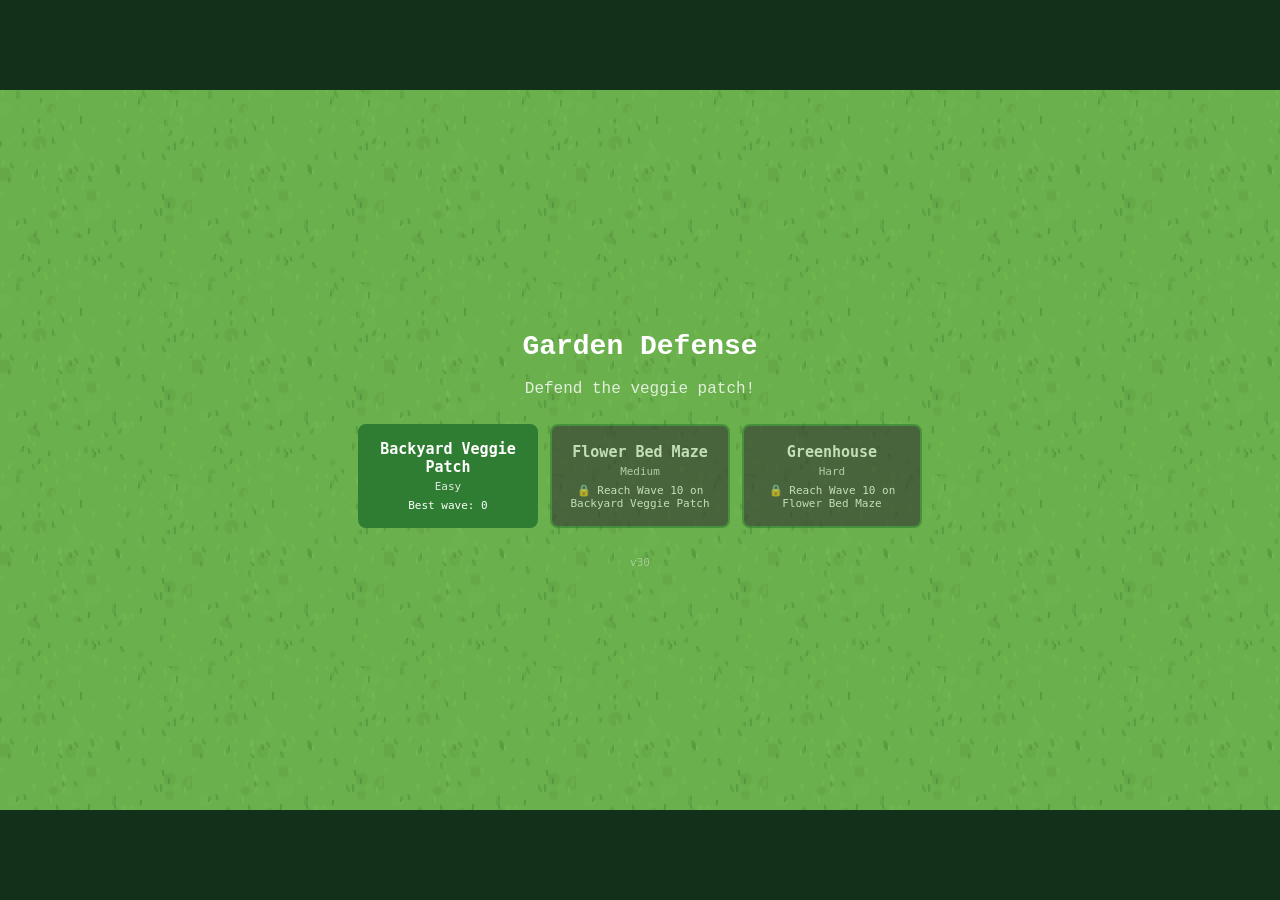
==== garden-guard/index.html @ 35fa777f "feat(garden-guard): Beehive tower + Aphid splitter (mechanics) Beehive ($100): fires a swarm of 2-3 " ====
<!DOCTYPE html>
<html lang="en">
<head>
<meta charset="utf-8">
<meta name="viewport" content="width=device-width, initial-scale=1, maximum-scale=1, user-scalable=no, viewport-fit=cover">
<meta name="theme-color" content="#3a7d3a">
<!-- iOS standalone (home-screen) web app: fill the screen, no Safari chrome -->
<meta name="apple-mobile-web-app-capable" content="yes">
<meta name="mobile-web-app-capable" content="yes">
<meta name="apple-mobile-web-app-status-bar-style" content="black-translucent">
<meta name="apple-mobile-web-app-title" content="Garden Defense">
<link rel="apple-touch-icon" href="./icon-192.png">
<title>Garden Defense</title>
<link rel="manifest" href="./manifest.json">
<style>
  * { box-sizing: border-box; margin: 0; padding: 0; -webkit-tap-highlight-color: transparent; }
  :root { --grass:#6ab04c; --dirt:#8a5a2b; --ink:#13301a; --leaf:#3a7d3a; --sky:#bfe3ff; }
  html, body { height: 100%; }
  body {
    font-family: 'Courier New', monospace;
    background: #13301a; color: #fff;
    display: flex; justify-content: center; align-items: center;
    overflow: hidden;
  }
  #stage {
    /* 100vw/100vh include the notch/home-indicator strip under viewport-fit=cover,
       so the stage spans the FULL physical screen and the canvas centers on it. */
    position: fixed; top: 0; left: 0;
    width: 100vw; height: 100vh;
    display: flex; justify-content: center; align-items: center;
  }
  canvas {
    image-rendering: pixelated;
    image-rendering: crisp-edges;
    background: #6ab04c;
  }
  .overlay {
    position: absolute; inset: 0;
    display: flex; flex-direction: column; justify-content: center; align-items: center;
    text-align: center; gap: 12px;
  }
  .hidden { display: none !important; }
</style>
</head>
<body>
<div id="stage">
  <canvas id="game" width="640" height="360"></canvas>
  <div id="mapSelect" class="overlay"><h1>Garden Defense</h1></div>
  <div id="gameOver" class="overlay hidden"></div>
</div>
<script>
  const canvas = document.getElementById('game');
  const ctx = canvas.getContext('2d');
  const IW = 640, IH = 360; // internal resolution (landscape 16:9)
  const VERSION = 'v30';    // bump alongside CACHE_NAME in sw.js on each release

  const START_CASH = 200;
  const START_HEARTS = 20;
  const UNLOCK_WAVE = 10;          // clear this wave to unlock the next map
  const WAVE_CLEAR_BONUS = 26;     // cash awarded when a wave is fully cleared
  const WAVE_COUNTDOWN_MS = 8000;  // auto-start the next wave after this idle countdown
  const EARLY_START_BONUS_PER_SEC = 2; // bonus cash per whole second skipped by tapping Start Wave early

  // Tower types. range/px, dmg, fireMs (cooldown), and per-tier stats.
  // tiers[i] gives {cost, dmg, range, fireMs} for tier i (0 = base buy).
  const TOWERS = {
    can:    { name: 'Watering Can',   short:'Can',     color: '#4aa3ff', proj: 'drop', img:'tower-can',
              tiers: [ {cost:60,  dmg:6,  range:90,  fireMs:600},
                       {cost:50,  dmg:11, range:102, fireMs:540},
                       {cost:90,  dmg:20, range:116, fireMs:480} ] },
    zapper: { name: 'Bug Zapper',     short:'Zapper',  color: '#ffe14a', proj: 'zap', img:'tower-zapper', aoe:34, slow:0.5, slowMs:900,
              tiers: [ {cost:90,  dmg:4,  range:88,  fireMs:1100},
                       {cost:80,  dmg:7,  range:98,  fireMs:1000},
                       {cost:130, dmg:12, range:108, fireMs:900} ] },
    sprink: { name: 'Sprinkler',      short:'Sprink',  color: '#4ad6c0', proj: 'splash', img:'tower-sprink', aoe:22,
              tiers: [ {cost:75,  dmg:3,  range:85,  fireMs:280},
                       {cost:70,  dmg:5,  range:94,  fireMs:250},
                       {cost:110, dmg:8,  range:104, fireMs:220} ] },
    scare:  { name: 'Scarecrow Sling', short:'Scare',  color: '#c98a3a', proj: 'pebble', img:'tower-scare',
              tiers: [ {cost:120, dmg:22, range:140, fireMs:1400},
                       {cost:110, dmg:38, range:155, fireMs:1300},
                       {cost:170, dmg:64, range:170, fireMs:1200} ] },
    // Beehive: fires a SWARM of homing bees that chase their target until they connect
    // (guaranteed hit). bees = how many per volley; modest per-bee dmg. Great vs fast pests.
    beehive:{ name: 'Beehive',        short:'Beehive', color: '#f2b705', proj: 'bee', img:'tower-beehive', bees: 2,
              tiers: [ {cost:100, dmg:5,  range:95,  fireMs:900,  bees:2},
                       {cost:90,  dmg:8,  range:105, fireMs:820,  bees:3},
                       {cost:140, dmg:13, range:118, fireMs:740,  bees:3} ] },
  };
  const TOWER_ORDER = ['can','zapper','sprink','scare','beehive'];
  const SELL_REFUND = 0.6; // fraction of total spent returned on sell

  // Pest types. hp/speed scale with wave elsewhere. hearts = cost if it leaks.
  const PESTS = {
    ant:   { name:'Ant',         hp:16,  speed:40, bounty:5,  hearts:1, color:'#8a3b2b', size:10, img:'pest-ant',    sprH:12 },
    beetle:{ name:'Beetle',      hp:52,  speed:24, bounty:12, hearts:2, color:'#2b3a8a', size:14, img:'pest-beetle', sprH:16 },
    lizard:{ name:'Lizard',      hp:11,  speed:82, bounty:6,  hearts:1, color:'#3a9d4a', size:12, img:'pest-lizard', sprH:14 },
    cat:   { name:'Caterpillar', hp:280, speed:20, bounty:60, hearts:5, color:'#b85ac0', size:20, img:'pest-cat',    sprH:24 },
    // Splitter: on death it spawns 2 'aphidling' children (less HP, faster) just behind
    // its death spot. Children don't re-split. Kill it early or get swarmed.
    aphid: { name:'Aphid',       hp:40,  speed:34, bounty:14, hearts:2, color:'#9fd14a', size:15, sprH:16, splits:2, childType:'aphidling' },
    aphidling:{ name:'Aphidling',hp:9,   speed:66, bounty:3,  hearts:1, color:'#c6e87a', size:9,  sprH:10 },
  };

  // Maps as data. path = ordered waypoints (internal px). plots = buildable centers.
  // diff = per-map HP/wave-size multiplier. Path length drives coverage difficulty
  // under free placement (longer, windier = more shoot time = easier).
  const MAPS = [
    // EASY: long, winding S — lots of grass beside it, generous shoot time.
    { id:'backyard', name:'Backyard Veggie Patch', difficulty:'Easy', diff: 1.0,
      path: [ {x:-20,y:80}, {x:150,y:80}, {x:150,y:210}, {x:60,y:210}, {x:60,y:290},
              {x:290,y:290}, {x:290,y:140}, {x:420,y:140}, {x:420,y:280}, {x:550,y:280},
              {x:550,y:110}, {x:660,y:110} ] },
    // MEDIUM: moderate length, a few bends.
    { id:'flowerbed', name:'Flower Bed Maze', difficulty:'Medium', diff: 1.2,
      path: [ {x:-20,y:70}, {x:430,y:70}, {x:430,y:230}, {x:150,y:230}, {x:150,y:290},
              {x:560,y:290}, {x:560,y:160}, {x:660,y:160} ] },
    // HARD: short, direct Z — minimal exposure, little room to line up towers.
    { id:'greenhouse', name:'Greenhouse', difficulty:'Hard', diff: 1.4,
      path: [ {x:-20,y:120}, {x:330,y:120}, {x:330,y:280}, {x:500,y:280},
              {x:500,y:90}, {x:660,y:90} ] },
  ];

  // ---- Sprite images ----
  const IMG = {};
  function loadImages(done) {
    const names = ['tower-can','tower-zapper','tower-sprink','tower-scare',
                   'pest-ant','pest-beetle','pest-lizard','pest-cat','veggie'];
    let left = names.length;
    names.forEach(n => {
      const im = new Image();
      im.onload = im.onerror = () => { if (--left === 0) done(); };
      im.src = './public/' + n + '.png';
      IMG[n] = im;
    });
  }

  // ---- Persistent meta (unlocks + best wave) ----
  const META_KEY = 'gardenGuardMeta_v1';

  function freshMeta() {
    return { unlocked: { backyard: true }, best: {} }; // best[mapId] = highest wave cleared
  }
  function loadMeta() {
    try {
      const raw = localStorage.getItem(META_KEY);
      if (!raw) return freshMeta();
      const m = JSON.parse(raw);
      return { unlocked: m.unlocked || { backyard:true }, best: m.best || {} };
    } catch (e) { return freshMeta(); }
  }
  function saveMeta() {
    try { localStorage.setItem(META_KEY, JSON.stringify(meta)); } catch (e) {}
  }

  let meta = loadMeta();

  // Scale the canvas element to the largest fit in the viewport,
  // preserving the 16:9 internal ratio. Drawing always happens in IW×IH space.
  const stage = document.getElementById('stage');
  function fitCanvas() {
    // Use the visual viewport (true visible area) as the source of truth — on iOS
    // 100vh/stage.clientHeight over-reports (includes area behind the browser UI),
    // which made the canvas taller than the screen and clipped/off-centered it.
    const vv = window.visualViewport;
    const vw = (vv && vv.width)  || window.innerWidth  || document.documentElement.clientWidth;
    const vh = (vv && vv.height) || window.innerHeight || document.documentElement.clientHeight;
    // Keep the #stage sized to the real visible viewport so fl* centering is correct.
    stage.style.width = vw + 'px';
    stage.style.height = vh + 'px';
    const scale = Math.min(vw / IW, vh / IH);
    canvas.style.width = Math.floor(IW * scale) + 'px';
    canvas.style.height = Math.floor(IH * scale) + 'px';
  }
  window.addEventListener('resize', fitCanvas);
  // Re-fit on rotate (with delayed passes — iOS reports the old size synchronously).
  window.addEventListener('orientationchange', () => { fitCanvas(); setTimeout(fitCanvas, 250); setTimeout(fitCanvas, 600); });
  if (window.visualViewport) window.visualViewport.addEventListener('resize', fitCanvas);
  // Standalone launch settles the viewport late — re-fit on load and a few beats after.
  window.addEventListener('load', () => { fitCanvas(); setTimeout(fitCanvas, 150); setTimeout(fitCanvas, 500); });
  document.addEventListener('visibilitychange', () => { if (!document.hidden) fitCanvas(); });
  fitCanvas();

  // ---- Path geometry helpers ----

  // Precompute cumulative segment lengths for a path so we can map dist→point.
  function buildPath(points) {
    const segs = [];
    let total = 0;
    for (let i = 0; i < points.length - 1; i++) {
      const a = points[i], b = points[i+1];
      const len = Math.hypot(b.x - a.x, b.y - a.y);
      segs.push({ a, b, len, start: total });
      total += len;
    }
    return { points, segs, total };
  }
  // Map a distance traveled to an {x,y} on the path. Clamps to the ends.
  function pointAt(path, dist) {
    if (dist <= 0) return { ...path.points[0] };
    if (dist >= path.total) return { ...path.points[path.points.length - 1] };
    for (const s of path.segs) {
      if (dist <= s.start + s.len) {
        const t = (dist - s.start) / s.len;
        return { x: s.a.x + (s.b.x - s.a.x) * t, y: s.a.y + (s.b.y - s.a.y) * t };
      }
    }
    return { ...path.points[path.points.length - 1] };
  }
  function dist2(ax, ay, bx, by) { const dx=ax-bx, dy=ay-by; return dx*dx+dy*dy; }

  // ---- Free-placement geometry ----
  const PATH_HALF_W = 13;        // path stroke is 26px wide → 13px half-width
  const TOWER_R = 12;            // tower footprint radius (for spacing + path clearance)
  const PATH_CLEAR = PATH_HALF_W + TOWER_R - 2;  // min center-to-path distance to place
  const TOWER_GAP = TOWER_R * 2 - 2;             // min center-to-center between towers

  // Shortest distance from point (px,py) to a line segment a→b.
  function distToSeg(px, py, a, b) {
    const dx = b.x - a.x, dy = b.y - a.y;
    const len2 = dx*dx + dy*dy;
    let t = len2 ? ((px - a.x) * dx + (py - a.y) * dy) / len2 : 0;
    t = Math.max(0, Math.min(1, t));
    return Math.hypot(px - (a.x + t*dx), py - (a.y + t*dy));
  }
  // Shortest distance from a point to the whole path polyline.
  function distToPath(px, py) {
    let best = Infinity;
    for (const s of game.path.segs) best = Math.min(best, distToSeg(px, py, s.a, s.b));
    return best;
  }
  // Can a tower be placed centered at (x,y)? Checks bounds, path clearance,
  // tower spacing. (Future obstacles: add their checks here.)
  function canPlace(x, y, ignoreTower) {
    if (x < TOWER_R || x > IW - TOWER_R) return false;      // playfield bounds (x)
    if (y < 24 + TOWER_R || y > IH - 40 - TOWER_R) return false; // clear HUD top strip + tower bar
    if (distToPath(x, y) < PATH_CLEAR) return false;        // off the path
    for (const d of game.decor) {                           // not on a tree/bush
      const clear = d.r + TOWER_R - 2;
      if (dist2(x, y, d.x, d.y) < clear*clear) return false;
    }
    for (const t of game.towers) {                          // not overlapping another tower
      if (t === ignoreTower) continue;
      if (dist2(x, y, t.x, t.y) < TOWER_GAP*TOWER_GAP) return false;
    }
    return true;
  }

  // ---- Terrain / path renderer ----

  // Texture is baked ONCE into offscreen canvases, then blitted each frame — never
  // speckle per-frame (thousands of draws/tick would tank the framerate).

  // A repeating grass tile: base green + a fine, even scatter of tiny blade marks.
  // Kept deliberately subtle (no big tonal blobs — those read as clumps on repeat).
  const GRASS_TILE = (() => {
    const T = 96, c = document.createElement('canvas'); c.width = c.height = T;
    const g = c.getContext('2d');
    g.fillStyle = '#6ab04c'; g.fillRect(0, 0, T, T);
    // very faint, small tone flecks for a touch of variation — low alpha, small radius
    for (let i = 0; i < 40; i++) {
      const lit = Math.random() < 0.5;
      g.fillStyle = lit ? 'rgba(120,186,88,0.18)' : 'rgba(78,132,56,0.16)';
      const x = Math.random()*T, y = Math.random()*T, r = 1.5 + Math.random()*2.5;
      g.beginPath(); g.arc(x, y, r, 0, Math.PI*2); g.fill();
    }
    // the main texture: lots of tiny blades, light + dark, evenly spread and low-contrast
    for (let i = 0; i < 150; i++) {
      const x = Math.random()*T, y = Math.random()*T;
      const lit = Math.random() < 0.55;
      g.strokeStyle = lit ? 'rgba(130,200,96,0.35)' : 'rgba(58,110,44,0.35)';
      g.lineWidth = 1;
      const lean = (Math.random()-0.5)*2;
      g.beginPath(); g.moveTo(x, y); g.lineTo(x + lean, y - (2 + Math.random()*2)); g.stroke();
    }
    return g.createPattern(c, 'repeat');
  })();

  // Bake the dirt path (with pebble/mottle texture) for a given path into a full-field
  // offscreen canvas. Path is fixed per game, so this runs once in newGame().
  function bakePathTexture(path) {
    const c = document.createElement('canvas'); c.width = IW; c.height = IH;
    const g = c.getContext('2d');
    // the dirt stroke itself
    g.strokeStyle = '#9a6a3a';
    g.lineWidth = 26; g.lineJoin = 'round'; g.lineCap = 'round';
    g.beginPath();
    path.points.forEach((p, i) => i ? g.lineTo(p.x, p.y) : g.moveTo(p.x, p.y));
    g.stroke();
    // a slightly darker edge: stroke again, thinner, with a subtle inner line for depth
    g.strokeStyle = 'rgba(120,82,44,0.55)'; g.lineWidth = 20;
    g.beginPath();
    path.points.forEach((p, i) => i ? g.lineTo(p.x, p.y) : g.moveTo(p.x, p.y));
    g.stroke();
    // pebbles: small dots placed within the path half-width (so they land on dirt,
    // not the grass), varied tone — this is the path's texture.
    for (const s of path.segs) {
      const steps = Math.max(2, Math.floor(s.len / 7));
      for (let i = 0; i < steps; i++) {
        const t = i / steps;
        const cx = s.a.x + (s.b.x - s.a.x) * t;
        const cy = s.a.y + (s.b.y - s.a.y) * t;
        // perpendicular offset within the path half-width
        const nx = -(s.b.y - s.a.y), ny = (s.b.x - s.a.x);
        const nl = Math.hypot(nx, ny) || 1;
        const off = (Math.random() - 0.5) * 2 * (PATH_HALF_W - 3);
        const px = cx + nx/nl * off, py = cy + ny/nl * off;
        const dark = Math.random() < 0.5;
        g.fillStyle = dark ? 'rgba(110,74,38,0.6)' : 'rgba(176,132,82,0.6)';
        const r = 0.8 + Math.random()*1.6;
        g.beginPath(); g.arc(px, py, r, 0, Math.PI*2); g.fill();
      }
    }
    return c;
  }

  function drawTerrain(path) {
    // grass: one patterned fill (texture baked into GRASS_TILE)
    ctx.fillStyle = GRASS_TILE;
    ctx.fillRect(0, 0, IW, IH);
    // dirt path: blit the pre-baked, textured path canvas
    if (game && game.pathTex) ctx.drawImage(game.pathTex, 0, 0);
    else {
      ctx.strokeStyle = '#9a6a3a';
      ctx.lineWidth = 26; ctx.lineJoin = 'round'; ctx.lineCap = 'round';
      ctx.beginPath();
      path.points.forEach((p, i) => i ? ctx.lineTo(p.x, p.y) : ctx.moveTo(p.x, p.y));
      ctx.stroke();
    }
    // veggie patch (goal) at path end
    const goal = path.points[path.points.length - 1];
    const veg = IMG['veggie'];
    if (veg && veg.width) {
      ctx.drawImage(veg, Math.round(goal.x - veg.width/2), Math.round(goal.y - veg.height + 12));
    } else {
      ctx.fillStyle = '#2e7d32';
      ctx.fillRect(goal.x - 24, goal.y - 24, 36, 48);
    }
  }

  // ---- Scenery renderer (canvas-drawn trees + bushes) ----
  function drawDecor(decor) {
    for (const d of decor) {
      // soft ground shadow for a touch of depth
      ctx.fillStyle = 'rgba(0,0,0,0.14)';
      ctx.beginPath();
      ctx.ellipse(d.x, d.y + d.r * 0.5, d.r * 1.1, d.r * 0.45, 0, 0, Math.PI*2);
      ctx.fill();
      if (d.kind === 'tree') {
        // trunk
        ctx.fillStyle = '#7a4a22';
        ctx.fillRect(Math.round(d.x - 3), Math.round(d.y), 6, Math.round(d.r * 0.8));
        // layered canopy (dark base → mid → highlight)
        const cy = d.y - d.r * 0.3;
        ctx.fillStyle = '#2f5d2a';
        ctx.beginPath(); ctx.arc(d.x, cy, d.r, 0, Math.PI*2); ctx.fill();
        ctx.fillStyle = '#3f7d36';
        ctx.beginPath(); ctx.arc(d.x - d.r*0.25, cy - d.r*0.2, d.r*0.75, 0, Math.PI*2); ctx.fill();
        ctx.fillStyle = '#56a046';
        ctx.beginPath(); ctx.arc(d.x - d.r*0.35, cy - d.r*0.35, d.r*0.4, 0, Math.PI*2); ctx.fill();
      } else {
        // bush: three overlapping blobs, lit from upper-left
        const b = d.r;
        ctx.fillStyle = '#35702e';
        ctx.beginPath(); ctx.arc(d.x - b*0.5, d.y, b*0.7, 0, Math.PI*2); ctx.fill();
        ctx.beginPath(); ctx.arc(d.x + b*0.5, d.y, b*0.7, 0, Math.PI*2); ctx.fill();
        ctx.beginPath(); ctx.arc(d.x, d.y - b*0.25, b*0.85, 0, Math.PI*2); ctx.fill();
        ctx.fillStyle = '#4e9440';
        ctx.beginPath(); ctx.arc(d.x - b*0.2, d.y - b*0.35, b*0.4, 0, Math.PI*2); ctx.fill();
      }
    }
  }

  // ---- Runtime state ----

  let game = null;
  let screen = 'mapSelect'; // 'mapSelect' | 'playing' | 'gameover'

  // ---- Scenery (trees + bushes) ----
  // Obstacle radii: the footprint a tower center must stay clear of.
  const TREE_R = 15, BUSH_R = 10;

  // Scatter random trees/bushes across the grass. Fresh per game (plain Math.random),
  // but frozen into game.decor so it's stable wave-to-wave. Rejects anything on the
  // path, on the veggie goal, under the HUD strips, or overlapping other scenery.
  function scatterDecor(path) {
    const decor = [];
    const goal = path.points[path.points.length - 1];
    const target = 8 + Math.floor(Math.random() * 7);   // aim for 8..14 pieces
    let tries = 0;
    while (decor.length < target && tries < 400) {
      tries++;
      const kind = Math.random() < 0.45 ? 'tree' : 'bush';
      const r = kind === 'tree' ? TREE_R : BUSH_R;
      const x = r + Math.random() * (IW - 2*r);
      const y = (24 + r) + Math.random() * ((IH - 40 - r) - (24 + r));
      if (distToPathPts(x, y, path) < PATH_HALF_W + r + 6) continue;  // keep off the path
      if (dist2(x, y, goal.x, goal.y) < 42*42) continue;              // clear the veggie goal
      let clash = false;
      for (const d of decor) {
        if (dist2(x, y, d.x, d.y) < (r + d.r + 4) * (r + d.r + 4)) { clash = true; break; }
      }
      if (clash) continue;
      decor.push({ x, y, kind, r });
    }
    return decor;
  }
  // Path-distance helper that takes an explicit path (used before game.path is set).
  function distToPathPts(px, py, path) {
    let best = Infinity;
    for (const s of path.segs) best = Math.min(best, distToSeg(px, py, s.a, s.b));
    return best;
  }

  function newGame(mapId) {
    const def = MAPS.find(m => m.id === mapId);
    const path = buildPath(def.path);
    game = {
      mapId, def,
      path,
      pathTex: bakePathTexture(path), // pre-rendered textured dirt path (baked once)
      decor: scatterDecor(path),  // frozen-per-game trees + bushes (placement obstacles)
      towers: [],       // free-placed {type, tier, x, y, cooldown}
      cash: START_CASH,
      hearts: START_HEARTS,
      wave: 0,
      waveActive: false,
      pests: [],        // {type, hp, maxHp, dist, speed, slowUntil}
      projectiles: [],  // {x,y, tx,ty, target, dmg, kind, aoe, slow, slowMs, speed}
      spawnQueue: [],   // pending {type, atMs} for the active wave
      elapsed: 0,       // ms since wave start, for spawn scheduling
      countdown: null,  // ms until the next wave auto-starts (null = no countdown running)
      selectedTowerType: null, // bottom-bar selection for placement
      selectedTower: null,     // placed tower whose popup is open
      ghost: null,             // {x,y} preview position while a tower type is selected
      paused: false,    // player-toggled freeze
      speed: 1,         // sim speed multiplier (1 or 2)
      wavePicker: null, // when open: the target wave being chosen in the jump picker
      pausedBeforePicker: false, // pause state to restore when the picker closes
    };
  }
  // Estimated cash a decent player would hold ARRIVING at the start of wave N
  // (i.e. having cleared N-1 waves). Calibrated to a real-run trajectory + a touch generous.
  function estCashForWave(N) {
    let c = START_CASH;
    for (let w = 1; w < N; w++) c += 70 + 16 * w;
    return c;
  }
  // Close the picker, restoring the pause state it had before opening.
  function closeWavePicker() {
    if (!game) return;
    game.wavePicker = null;
    game.paused = !!game.pausedBeforePicker;
  }
  // Jump straight to wave N: clean (full hearts), granting the estimated cash.
  function jumpToWave(N) {
    if (!game || game.waveActive) return;        // only between waves
    N = Math.max(1, Math.round(N));
    game.wave = N - 1;                            // startWave() increments to N
    game.cash = estCashForWave(N);
    game.countdown = null;                        // player decides when to start
    blip(880, 100);
    closeWavePicker();
  }
  // Arm the pre-wave countdown (on map start and after each wave clears).
  function armCountdown() { if (game) game.countdown = WAVE_COUNTDOWN_MS; }

  // ---- Tower economy + targeting helpers ----

  function towerBuyCost(type) { return TOWERS[type].tiers[0].cost; }
  function towerTierStats(t) { return TOWERS[t.type].tiers[t.tier]; }
  function upgradeCost(t) {
    const tiers = TOWERS[t.type].tiers;
    return t.tier + 1 < tiers.length ? tiers[t.tier + 1].cost : null; // null = maxed
  }
  function sellRefund(t) {
    const tiers = TOWERS[t.type].tiers;
    let spent = 0; for (let i = 0; i <= t.tier; i++) spent += tiers[i].cost;
    return Math.floor(spent * SELL_REFUND);
  }
  // Target the pest furthest along the path (closest to goal) within range.
  function pickTarget(tower) {
    const s = towerTierStats(tower);
    const r2 = s.range * s.range;
    let best = null;
    for (const p of game.pests) {
      const pt = pointAt(game.path, p.dist);
      if (dist2(pt.x, pt.y, tower.x, tower.y) <= r2) {
        if (!best || p.dist > best.dist) best = p;
      }
    }
    return best;
  }

  // ---- Placement + upgrade + sell ----

  let actx = null;
  function blip(freq, ms, type) {
    try {
      if (!actx) actx = new (window.AudioContext || window.webkitAudioContext)();
      const o = actx.createOscillator(), g = actx.createGain();
      o.type = type || 'square'; o.frequency.value = freq;
      g.gain.value = 0.05; o.connect(g); g.connect(actx.destination);
      o.start(); o.stop(actx.currentTime + ms/1000);
    } catch (e) {}
  }
  function placeTower(x, y, type) {
    if (game.cash < towerBuyCost(type) || !canPlace(x, y)) return false;
    game.cash -= towerBuyCost(type);
    game.towers.push({ type, tier: 0, x, y, cooldown: 0 });
    blip(660, 60);
    return true;
  }
  function upgradeTower(t) {
    const cost = upgradeCost(t);
    if (cost == null || game.cash < cost) return false;
    game.cash -= cost; t.tier += 1; blip(880, 80); return true;
  }
  function sellTower(t) {
    const i = game.towers.indexOf(t);
    if (i < 0) return;
    game.cash += sellRefund(t);
    game.towers.splice(i, 1);
  }

  // ---- Fixed-timestep loop ----

  const STEP = 1000 / 60; // fixed 60Hz update
  let acc = 0, last = 0;
  function frame(ts) {
    if (!last) last = ts;
    let delta = ts - last; last = ts;
    if (delta > 250) delta = 250; // avoid spiral after tab-away
    // Pause freezes the sim; speed (1x/2x) scales how much sim-time each real frame advances.
    const running = screen === 'playing' && game && !game.paused;
    acc += running ? delta * game.speed : 0;
    while (acc >= STEP) { if (running) update(STEP); acc -= STEP; }
    render();
    requestAnimationFrame(frame);
  }

  // ---- Wave composition + scaling ----

  // Per-map difficulty multiplier (pest HP). Set on each map in MAPS; defaults to 1.
  function mapDiff() { return (game && game.def && game.def.diff) || 1; }

  // HP grows per wave (steeper now) and scales by the map's difficulty; speed ramps a bit.
  // dist0 lets split children spawn partway along the path (at the parent's death spot).
  function scaledPest(type, n, dist0) {
    const base = PESTS[type];
    const hp = Math.round(base.hp * Math.pow(1.20, n - 1) * mapDiff());
    const speed = base.speed * (1 + Math.min(0.75, (n - 1) * 0.026));
    return { type, hp, maxHp: hp, dist: dist0 || 0, speed, slowUntil: 0 };
  }
  // Composition: counts grow with n (and a little with map difficulty); types are
  // interleaved round-robin so the stream is mixed; boss appended every 5th wave.
  function waveSpec(n) {
    const d = mapDiff();
    const bump = 1 + (d - 1) * 0.5;   // harder maps also send somewhat more pests
    const counts = {
      ant:    Math.round((3 + n) * bump),
      lizard: Math.floor(n * 0.85 * bump),
      beetle: Math.floor(n * 0.6  * bump),
      // Splitters arrive mid-game (wave 4+) and grow slowly — each one becomes 3 bodies.
      aphid:  n >= 4 ? Math.max(1, Math.round((n - 3) * 0.6 * bump)) : 0,
    };
    const order = ['ant', 'lizard', 'beetle', 'aphid'];
    const list = [];
    let remaining = counts.ant + counts.lizard + counts.beetle + counts.aphid;
    while (remaining > 0) {
      for (const t of order) {
        if (counts[t] > 0) { list.push(t); counts[t]--; remaining--; }
      }
    }
    if (n % 5 === 0) list.push('cat');
    return list;
  }

  // ---- Wave lifecycle + spawn scheduling ----

  const SPAWN_GAP = 650; // ms between spawns within a wave

  function startWave() {
    if (game.waveActive) return;
    // Early-start bonus: reward starting before the countdown runs out.
    if (game.countdown != null && game.countdown > 0) {
      const secsLeft = Math.ceil(game.countdown / 1000);
      game.cash += secsLeft * EARLY_START_BONUS_PER_SEC;
    }
    game.countdown = null;
    game.wave += 1;
    game.waveActive = true;
    game.elapsed = 0;
    const types = waveSpec(game.wave);
    game.spawnQueue = types.map((type, i) => ({ type, atMs: i * SPAWN_GAP }));
  }
  function leakPest(p) {
    blip(150, 140, 'sine');
    game.hearts -= PESTS[p.type].hearts;
    if (game.hearts <= 0) { game.hearts = 0; gameOver(); }
  }
  function onWaveCleared() {
    blip(990, 120);
    game.waveActive = false;
    game.cash += WAVE_CLEAR_BONUS;
    const prevBest = meta.best[game.mapId] || 0;
    if (game.wave > prevBest) { meta.best[game.mapId] = game.wave; saveMeta(); }
    if (game.wave >= UNLOCK_WAVE) unlockNext(game.mapId);
    armCountdown(); // start the breather before the next wave
  }
  function unlockNext(mapId) {
    const idx = MAPS.findIndex(m => m.id === mapId);
    const next = MAPS[idx + 1];
    if (next && !meta.unlocked[next.id]) { meta.unlocked[next.id] = true; saveMeta(); }
  }
  function gameOver() { screen = 'gameover'; if (typeof renderGameOver === 'function') renderGameOver(); }

  // ---- Firing + projectiles + damage ----

  function damagePest(p, dmg) {
    p.hp -= dmg;
    if (p.hp <= 0) { onPestKilled(p); }
  }
  function onPestKilled(p) {
    blip(440, 40, 'sawtooth');
    game.cash += PESTS[p.type].bounty;
    const i = game.pests.indexOf(p);
    if (i >= 0) game.pests.splice(i, 1);
    // Splitter: spawn children just BEHIND the death spot (so they don't skip ahead,
    // and sit outside any AoE blast that just landed). Children never re-split.
    const def = PESTS[p.type];
    if (def.splits && def.childType) {
      for (let k = 0; k < def.splits; k++) {
        const back = 10 + k * 8;                 // stagger them slightly along the path
        const d0 = Math.max(0, p.dist - back);
        game.pests.push(scaledPest(def.childType, game.wave, d0));
      }
    }
  }
  function fireTowers(dt) {
    for (const t of game.towers) {
      if (t.cooldown > 0) t.cooldown -= dt;   // tick toward ready; never below 0 (no negative debt)
      if (t.cooldown > 0) continue;            // still cooling down
      const target = pickTarget(t); if (!target) continue; // ready, but no one to shoot — hold fire, stay at 0
      const s = towerTierStats(t);
      const def = TOWERS[t.type];
      const pt = pointAt(game.path, target.dist);
      if (def.proj === 'bee') {
        // Beehive: launch a swarm of homing bees, fanned out from the hive. Each bee
        // chases its target (re-acquiring if it dies) until it connects or times out.
        const n = s.bees || def.bees || 2;
        for (let b = 0; b < n; b++) {
          const ang = Math.random() * Math.PI * 2, spread = 6 + Math.random() * 6;
          game.projectiles.push({
            x: t.x + Math.cos(ang) * spread, y: t.y + Math.sin(ang) * spread,
            tx: pt.x, ty: pt.y, target, kind: 'bee',
            dmg: s.dmg, aoe: 0, slow: 0, slowMs: 0,
            speed: 170 + Math.random() * 40,     // slight speed variance → organic swarm
            life: 2600,                          // ms before an orphaned bee gives up
          });
        }
      } else {
        game.projectiles.push({
          x: t.x, y: t.y, tx: pt.x, ty: pt.y, target,
          dmg: s.dmg, kind: def.proj, aoe: def.aoe || 0,
          slow: def.slow || 0, slowMs: def.slowMs || 0, speed: 320,
        });
      }
      t.cooldown = s.fireMs;                    // start a fresh cooldown from the shot
    }
  }
  // Nearest living pest to a point — bees use this to re-acquire when their target dies.
  function nearestPest(x, y) {
    let best = null, bd = Infinity;
    for (const p of game.pests) {
      const pt = pointAt(game.path, p.dist);
      const d = dist2(pt.x, pt.y, x, y);
      if (d < bd) { bd = d; best = p; }
    }
    return best;
  }
  function advanceProjectiles(dt) {
    const next = [];
    for (const pr of game.projectiles) {
      // Bees: age out, and chase a fresh target if the current one is gone.
      if (pr.kind === 'bee') {
        pr.life -= dt;
        if (pr.life <= 0) continue;                        // orphaned bee gives up
        if (!pr.target || !game.pests.includes(pr.target)) {
          pr.target = nearestPest(pr.x, pr.y);
          if (!pr.target) { next.push(pr); continue; }     // nothing to chase — drift, keep flying
        }
      }
      if (pr.target && game.pests.includes(pr.target)) {
        const pt = pointAt(game.path, pr.target.dist); pr.tx = pt.x; pr.ty = pt.y;
      }
      const dx = pr.tx - pr.x, dy = pr.ty - pr.y;
      const d = Math.hypot(dx, dy);
      const move = pr.speed * (dt / 1000);
      if (d <= move) {
        if (pr.aoe > 0) {
          for (const p of game.pests.slice()) {
            const ppt = pointAt(game.path, p.dist);
            if (dist2(ppt.x, ppt.y, pr.tx, pr.ty) <= pr.aoe * pr.aoe) {
              if (pr.slow) p.slowUntil = game.elapsed + pr.slowMs;
              damagePest(p, pr.dmg);
            }
          }
        } else if (pr.target && game.pests.includes(pr.target)) {
          if (pr.slow) pr.target.slowUntil = game.elapsed + pr.slowMs;
          damagePest(pr.target, pr.dmg);
        }
        // projectile consumed (not pushed to next)
      } else {
        pr.x += dx / d * move; pr.y += dy / d * move; next.push(pr);
      }
    }
    game.projectiles = next;
  }

  function update(dt) {
    // Pre-wave countdown: when no wave is active, tick down and auto-start at 0.
    if (!game.waveActive && game.countdown != null) {
      game.countdown -= dt;
      if (game.countdown <= 0) { game.countdown = null; startWave(); return; }
    }
    game.elapsed += dt;
    while (game.spawnQueue.length && game.spawnQueue[0].atMs <= game.elapsed) {
      const s = game.spawnQueue.shift();
      game.pests.push(scaledPest(s.type, game.wave));
    }
    for (const p of game.pests) {
      const slowed = p.slowUntil > game.elapsed ? 0.5 : 1;
      p.dist += p.speed * slowed * (dt / 1000);
    }
    const leaked = game.pests.filter(p => p.dist >= game.path.total);
    leaked.forEach(leakPest);
    if (screen !== 'playing') return;   // gameOver() fired — stop processing this frame
    game.pests = game.pests.filter(p => p.dist < game.path.total);
    fireTowers(dt);
    advanceProjectiles(dt);
    // Wave clears the instant the last pest is gone — any still-airborne projectiles
    // are orphaned (their target is dead) and can't affect anything, so don't wait on them.
    if (game.waveActive && !game.spawnQueue.length && !game.pests.length) onWaveCleared();
  }

  function hudHitRects() {
    const barY = IH - 40, gap = 8, x0 = 8;
    // Fit all tower buttons across the full width (shrinks as towers are added).
    const bw = Math.floor((IW - x0*2 - gap*(TOWER_ORDER.length - 1)) / TOWER_ORDER.length);
    const towers = TOWER_ORDER.map((id, i) => ({ id, x: x0 + i*(bw+gap), y: barY, w: bw, h: 34 }));
    const startWave = { x: IW - 138, y: 26, w: 128, h: 26 };
    // Menu sits in the PLAYFIELD just below the top strip (top-left). The top ~22px strip
    // is a dead tap zone in the standalone app (system UI swallows touches there), so a
    // button up there is unreachable — keep it below y26 where taps actually register.
    const menu = { x: 8, y: 26, w: 76, h: 26 };
    const menuHit = { x: 4, y: 24, w: 86, h: 32 };   // small forgiving margin
    // Pause + speed sit to the right of Menu, same tappable row.
    const pause = { x: 92,  y: 26, w: 40, h: 26 };
    const speed = { x: 136, y: 26, w: 40, h: 26 };
    // "Jump" wave button — in the live HUD row (easy to tap), to the right of speed.
    const waveBtn = { x: 184, y: 26, w: 92, h: 26 };
    return { towers, startWave, menu, menuHit, pause, speed, waveBtn };
  }

  // Centered wave-jump picker: − [N] + with Jump and Cancel buttons stacked below.
  function wavePickerRects() {
    const w = 230, h = 130, x = (IW - w) / 2, y = 60;
    return {
      box:    { x, y, w, h },
      minus:  { x: x + 16,     y: y + 28, w: 44, h: 36 },
      plus:   { x: x + w - 60, y: y + 28, w: 44, h: 36 },
      jump:   { x: x + 28,     y: y + 72, w: w - 56, h: 24 },
      cancel: { x: x + 28,     y: y + 100, w: w - 56, h: 22 },
    };
  }

  // Max tier-0 stat values across all towers, for normalizing the shop bars (0..1).
  const STAT_MAX = {
    dmg:   Math.max(...TOWER_ORDER.map(k => TOWERS[k].tiers[0].dmg)),
    range: Math.max(...TOWER_ORDER.map(k => TOWERS[k].tiers[0].range)),
    rate:  Math.max(...TOWER_ORDER.map(k => 1000 / TOWERS[k].tiers[0].fireMs)),
  };
  // Shop preview panel: shows the tapped (but not-yet-placed) tower's stats as bars.
  function drawShopStats() {
    const id = game.selectedTowerType;
    if (!id) return;
    const def = TOWERS[id], t0 = def.tiers[0];
    const rate = 1000 / t0.fireMs;
    const rows = [
      { label: 'PWR',   frac: t0.dmg / STAT_MAX.dmg,     col: '#ff7a5c' },
      { label: 'RANGE', frac: t0.range / STAT_MAX.range, col: '#7ec0ff' },
      { label: 'SPEED', frac: rate / STAT_MAX.rate,      col: '#ffe14a' },
    ];
    const w = 168, h = 70, pad = 8;
    const x = 8, y = (IH - 40) - h - 6; // sit just above the tower bar, left-aligned
    ctx.fillStyle = 'rgba(0,0,0,0.82)';
    ctx.fillRect(x, y, w, h);
    ctx.strokeStyle = def.color; ctx.lineWidth = 2; ctx.strokeRect(x+1, y+1, w-2, h-2);
    ctx.fillStyle = '#fff'; ctx.font = '11px monospace'; ctx.textBaseline = 'middle';
    ctx.fillText(def.name, x + pad, y + 11);
    const barX = x + pad + 42, barW = w - pad*2 - 42, rowH = 15;
    rows.forEach((r, i) => {
      const ry = y + 26 + i*rowH;
      ctx.fillStyle = '#bbb'; ctx.font = '9px monospace';
      ctx.fillText(r.label, x + pad, ry + 4);
      ctx.fillStyle = 'rgba(255,255,255,0.15)';
      ctx.fillRect(barX, ry, barW, 7);
      ctx.fillStyle = r.col;
      ctx.fillRect(barX, ry, barW * Math.max(0.06, Math.min(1, r.frac)), 7);
    });
  }

  // Crisp canvas-drawn icons (iOS renders ▶/⏸ unicode as full-color emoji — avoid those).
  // All draw in the current ctx.fillStyle; (cx,cy) is the icon center, s the box size.
  function drawPlayIcon(cx, cy, s) {
    const h = s, w = s * 0.85;
    ctx.beginPath();
    ctx.moveTo(cx - w/2, cy - h/2);
    ctx.lineTo(cx + w/2, cy);
    ctx.lineTo(cx - w/2, cy + h/2);
    ctx.closePath();
    ctx.fill();
  }
  function drawPauseIcon(cx, cy, s) {
    const bw = s * 0.28, gap = s * 0.22, h = s;
    ctx.fillRect(cx - gap/2 - bw, cy - h/2, bw, h);
    ctx.fillRect(cx + gap/2,      cy - h/2, bw, h);
  }
  // Canvas-drawn beehive (no sprite): a stacked-dome skep with stripes + entrance hole.
  function drawBeehive(cx, cy, scale) {
    scale = scale || 1;
    const w = 20 * scale, h = 18 * scale;
    ctx.save();
    ctx.translate(cx, cy);
    // dome bands (bottom-up), light gold → darker gold
    const bands = 4;
    for (let i = 0; i < bands; i++) {
      const by = h/2 - (i+1) * (h/bands);
      const bw = w * (1 - i*0.16);
      ctx.fillStyle = i % 2 ? '#e0a200' : '#f2b705';
      ctx.beginPath();
      ctx.ellipse(0, by + (h/bands)/2, bw/2, (h/bands)/2 + 1, 0, 0, Math.PI*2);
      ctx.fill();
    }
    // entrance hole
    ctx.fillStyle = '#5a3d00';
    ctx.beginPath(); ctx.ellipse(0, h/2 - h/bands*0.5, 2.2*scale, 2.6*scale, 0, 0, Math.PI*2); ctx.fill();
    ctx.restore();
  }

  function drawHUD() {
    const hud = hudHitRects();
    // top strip
    ctx.fillStyle = 'rgba(0,0,0,0.35)';
    ctx.fillRect(0, 0, IW, 22);
    ctx.fillStyle = '#fff'; ctx.font = '12px monospace'; ctx.textBaseline = 'middle';
    ctx.fillText('♥ ' + game.hearts, 8, 11);
    ctx.fillText('$ ' + game.cash, 90, 11);
    ctx.fillText('Wave ' + game.wave, 180, 11);
    if (game.def) ctx.fillText(game.def.name, 290, 11);
    // version tag, right-aligned in the header
    ctx.textAlign = 'right'; ctx.fillStyle = 'rgba(255,255,255,0.5)';
    ctx.fillText(VERSION, IW - 8, 11);
    ctx.textAlign = 'left'; ctx.fillStyle = '#fff';

    // Menu button (return to map select) — in the playfield just below the top strip
    const mb = hud.menu;
    ctx.fillStyle = '#2e7d32';
    ctx.fillRect(mb.x, mb.y, mb.w, mb.h);
    ctx.fillStyle = '#fff'; ctx.font = '12px monospace';
    ctx.fillText('☰ Menu', mb.x + 9, mb.y + mb.h/2);

    // Pause / resume toggle
    const pb = hud.pause;
    ctx.fillStyle = game.paused ? '#b5532e' : '#2e7d32';
    ctx.fillRect(pb.x, pb.y, pb.w, pb.h);
    ctx.fillStyle = '#fff';
    if (game.paused) drawPlayIcon(pb.x + pb.w/2, pb.y + pb.h/2, 11);
    else             drawPauseIcon(pb.x + pb.w/2, pb.y + pb.h/2, 11);

    // Speed toggle (1x / 2x)
    const sb = hud.speed;
    ctx.fillStyle = game.speed === 2 ? '#c49a1f' : '#2e7d32';
    ctx.fillRect(sb.x, sb.y, sb.w, sb.h);
    ctx.fillStyle = '#fff';
    ctx.fillText(game.speed + 'x', sb.x + sb.w/2 - 8, sb.y + sb.h/2);

    // Wave-jump button (disabled-looking while a wave is active)
    const wb = hud.waveBtn;
    const canJump = !game.waveActive;
    ctx.fillStyle = canJump ? '#3a5f8a' : 'rgba(0,0,0,0.3)';
    ctx.fillRect(wb.x, wb.y, wb.w, wb.h);
    ctx.fillStyle = canJump ? '#fff' : '#888'; ctx.font = '11px monospace';
    ctx.fillText('Jump Wave', wb.x + 8, wb.y + wb.h/2);

    // small "PAUSED" label to the right of the wave button (game stays interactive)
    if (game.paused) {
      ctx.fillStyle = '#fff'; ctx.font = '12px monospace';
      drawPauseIcon(wb.x + wb.w + 15, wb.y + wb.h/2, 10);
      ctx.fillText('PAUSED', wb.x + wb.w + 24, wb.y + wb.h/2);
    }

    // bottom tower bar
    hud.towers.forEach(tb => {
      const id = tb.id;
      const cost = towerBuyCost(id);
      const affordable = game.cash >= cost;
      const selected = game.selectedTowerType === id;
      ctx.fillStyle = selected ? '#2e7d32' : (affordable ? 'rgba(0,0,0,0.5)' : 'rgba(0,0,0,0.25)');
      ctx.fillRect(tb.x, tb.y, tb.w, tb.h);
      // tower icon (sprite) over a faint color backing; greyed/dimmed when unaffordable
      ctx.fillStyle = affordable ? 'rgba(255,255,255,0.10)' : 'rgba(0,0,0,0.15)';
      ctx.fillRect(tb.x + 3, tb.y + 4, 26, 26);
      const im = IMG[TOWERS[id].img];
      if (im && im.width) {
        ctx.globalAlpha = affordable ? 1 : 0.4;
        ctx.drawImage(im, tb.x + 4, tb.y + 5);   // 24x24 sprite
        ctx.globalAlpha = 1;
      } else if (id === 'beehive') {              // canvas-drawn beehive icon
        ctx.globalAlpha = affordable ? 1 : 0.4;
        drawBeehive(tb.x + 16, tb.y + 17, 0.9);
        ctx.globalAlpha = 1;
      } else {                                    // fallback color box if sprite missing
        ctx.fillStyle = affordable ? TOWERS[id].color : '#777';
        ctx.fillRect(tb.x + 4, tb.y + 7, 20, 20);
      }
      ctx.fillStyle = affordable ? '#fff' : '#999';
      ctx.font = '10px monospace';
      ctx.fillText(TOWERS[id].short || TOWERS[id].name, tb.x + 32, tb.y + 12);
      ctx.fillText('$' + cost, tb.x + 32, tb.y + 25);
      ctx.font = '12px monospace';
    });

    // Start Wave button when idle, with the auto-start countdown
    if (!game.waveActive) {
      const b = hud.startWave;
      const secs = game.countdown != null ? Math.ceil(game.countdown / 1000) : null;
      // urgent (red-ish) in the last 3s so it draws the eye
      ctx.fillStyle = (secs != null && secs <= 3) ? '#b5532e' : '#2e7d32';
      ctx.fillRect(b.x, b.y, b.w, b.h);
      // countdown progress fill (drains left→right as time runs out)
      if (secs != null) {
        const frac = Math.max(0, Math.min(1, game.countdown / WAVE_COUNTDOWN_MS));
        ctx.fillStyle = 'rgba(255,255,255,0.18)';
        ctx.fillRect(b.x, b.y, b.w * frac, b.h);
      }
      ctx.fillStyle = '#fff';
      drawPlayIcon(b.x + 13, b.y + b.h/2, 9);
      const label = secs != null ? ('Start  ' + secs + 's') : 'Start Wave';
      ctx.fillText(label, b.x + 22, b.y + b.h/2);
    }
  }

  // ---- Tap input ----

  function canvasPoint(evt) {
    const rect = canvas.getBoundingClientRect();
    if (!rect.width || !rect.height) return { x: -1, y: -1 };  // not laid out — treat as a miss
    const cx = (evt.touches ? evt.touches[0].clientX : evt.clientX) - rect.left;
    const cy = (evt.touches ? evt.touches[0].clientY : evt.clientY) - rect.top;
    return { x: cx / rect.width * IW, y: cy / rect.height * IH };
  }
  function inRect(p, r) { return p.x>=r.x && p.x<=r.x+r.w && p.y>=r.y && p.y<=r.y+r.h; }

  function popupHitRects(tw) {
    const w = 140, h = 96;
    // Prefer placing to the right of the tower; flip left if it'd run off the edge.
    let x = tw.x + 16;
    if (x + w > IW - 4) x = tw.x - 16 - w;
    x = Math.max(4, Math.min(IW - w - 4, x));
    const barTop = IH - 40;                          // tower bar top (matches hudHitRects)
    const y = Math.min(barTop - h - 4, Math.max(24, tw.y - h/2));
    const bw = (w - 18) / 2;                          // two side-by-side buttons
    return {
      box:    { x, y, w, h },
      upgrade:{ x: x+6,      y: y+h-26, w: bw, h: 20 },
      sell:   { x: x+12+bw,  y: y+h-26, w: bw, h: 20 },
    };
  }
  function drawPopup() {
    if (!game.selectedTower) return;
    const t = game.selectedTower, r = popupHitRects(t), b = r.box;
    const def = TOWERS[t.type], s = towerTierStats(t);
    const rate = 1000 / s.fireMs;

    // panel
    ctx.fillStyle = 'rgba(0,0,0,0.82)'; ctx.fillRect(b.x, b.y, b.w, b.h);
    ctx.strokeStyle = def.color; ctx.lineWidth = 2; ctx.strokeRect(b.x+1, b.y+1, b.w-2, b.h-2);

    // title: name + current tier
    ctx.fillStyle = '#fff'; ctx.font = '11px monospace'; ctx.textBaseline = 'middle';
    ctx.fillText(def.name, b.x + 8, b.y + 11);
    ctx.fillStyle = '#ffe14a'; ctx.font = '9px monospace';
    ctx.fillText('Lv ' + (t.tier + 1), b.x + b.w - 30, b.y + 11);

    // current-tier stat bars (PWR / RANGE / SPEED), normalized across all towers
    const rows = [
      { label:'PWR',   frac: s.dmg / STAT_MAX.dmg,     col:'#ff7a5c' },
      { label:'RANGE', frac: s.range / STAT_MAX.range, col:'#7ec0ff' },
      { label:'SPEED', frac: rate / STAT_MAX.rate,     col:'#ffe14a' },
    ];
    const barX = b.x + 48, barW = b.w - 8 - 48, rowH = 13;
    ctx.font = '9px monospace';
    rows.forEach((row, i) => {
      const ry = b.y + 24 + i*rowH;
      ctx.fillStyle = '#bbb'; ctx.fillText(row.label, b.x + 8, ry + 4);
      ctx.fillStyle = 'rgba(255,255,255,0.15)'; ctx.fillRect(barX, ry, barW, 6);
      ctx.fillStyle = row.col; ctx.fillRect(barX, ry, barW * Math.max(0.06, Math.min(1, row.frac)), 6);
    });

    // ---- Upgrade button (green, ▲ + cost) ----
    const up = upgradeCost(t);
    const maxed = up == null;
    const canAfford = !maxed && game.cash >= up;     // live-updates each frame as cash changes
    ctx.fillStyle = maxed ? '#555' : (canAfford ? '#2e7d32' : '#26432a');
    ctx.fillRect(r.upgrade.x, r.upgrade.y, r.upgrade.w, r.upgrade.h);
    ctx.fillStyle = maxed ? '#aaa' : (canAfford ? '#fff' : '#6f8a72');
    ctx.font = '10px monospace';
    ctx.fillText(maxed ? 'MAX' : ('▲ $' + up), r.upgrade.x + 6, r.upgrade.y + 11);

    // ---- Sell button (red, $ + refund) ----
    ctx.fillStyle = '#8a3b2b'; ctx.fillRect(r.sell.x, r.sell.y, r.sell.w, r.sell.h);
    ctx.fillStyle = '#fff';
    ctx.fillText('$ ' + sellRefund(t), r.sell.x + 6, r.sell.y + 11);
  }

  let dragging = false;  // true while press-and-dragging a ghost into place

  // Pointer DOWN: handle UI, or begin placing/selecting on the field.
  function onDown(evt) {
    evt.preventDefault();
    if (screen !== 'playing') return;   // map select & game over use DOM overlays
    const p = canvasPoint(evt);
    const hud = hudHitRects();
    dragging = false;

    // (0) wave-jump picker is modal: only its own buttons act; taps elsewhere are ignored
    //     (no tap-outside-to-cancel, to avoid accidental dismissal).
    if (game.wavePicker != null) {
      const pk = wavePickerRects();
      if (inRect(p, pk.minus))  { game.wavePicker = Math.max(1, game.wavePicker - 1); return; }
      if (inRect(p, pk.plus))   { game.wavePicker = game.wavePicker + 1; return; }
      if (inRect(p, pk.jump))   { jumpToWave(game.wavePicker); return; }
      if (inRect(p, pk.cancel)) { closeWavePicker(); return; }
      return;  // swallow taps outside the modal
    }

    // (a) HUD buttons
    if (inRect(p, hud.menuHit)) { showMapSelect(); return; }
    if (inRect(p, hud.pause))   { game.paused = !game.paused; return; }
    if (inRect(p, hud.speed))   { game.speed = game.speed === 2 ? 1 : 2; return; }
    // Jump-Wave button → open the jump picker (pauses while choosing)
    if (inRect(p, hud.waveBtn)) {
      if (!game.waveActive) {
        game.wavePicker = Math.max(1, game.wave + 1);
        game.pausedBeforePicker = game.paused;  // remember, so we don't un-pause a manual pause
        game.paused = true;
      }
      return;
    }
    if (!game.waveActive && inRect(p, hud.startWave)) { startWave(); return; }
    for (const tb of hud.towers) {
      if (inRect(p, tb)) {
        game.selectedTowerType = (game.selectedTowerType === tb.id) ? null : tb.id;
        game.selectedTower = null; game.ghost = null;
        return;
      }
    }
    // (b) open popup's Upgrade/Sell buttons
    if (game.selectedTower) {
      const pop = popupHitRects(game.selectedTower);
      if (inRect(p, pop.upgrade)) { upgradeTower(game.selectedTower); return; }
      if (inRect(p, pop.sell))    { sellTower(game.selectedTower); game.selectedTower = null; return; }
    }
    // (c) a tower type is armed → begin a drag: ghost follows the pointer, placed on release
    if (game.selectedTowerType) {
      dragging = true;
      game.ghost = { x: p.x, y: p.y };
      return;
    }
    // (d) tapped an existing tower → open its popup
    let hitTower = null, bestD = TOWER_R*TOWER_R;
    for (const t of game.towers) {
      const d = dist2(p.x, p.y, t.x, t.y);
      if (d < bestD) { bestD = d; hitTower = t; }
    }
    if (hitTower) { game.selectedTower = hitTower; return; }
    // (e) empty space clears selection/popup
    game.selectedTower = null; game.ghost = null;
  }

  // Pointer MOVE: while dragging, the ghost follows (render shows live validity).
  function onMove(evt) {
    if (!dragging || !game || !game.selectedTowerType) return;
    evt.preventDefault();
    const p = canvasPoint(evt);
    game.ghost = { x: p.x, y: p.y };
  }

  // Pointer UP: drop the tower at the ghost position (place if valid+affordable).
  function onUp(evt) {
    if (!dragging) return;
    evt.preventDefault();
    dragging = false;
    if (!game || !game.selectedTowerType || !game.ghost) return;
    const g = game.ghost;
    if (placeTower(g.x, g.y, game.selectedTowerType)) {
      game.selectedTowerType = null;  // placed — disarm
    } else {
      blip(180, 90, 'sine');   // invalid spot / can't afford — soft reject, stay armed
    }
    game.ghost = null;  // clear the preview on release either way
  }

  canvas.addEventListener('mousedown', onDown);
  canvas.addEventListener('mousemove', onMove);
  window.addEventListener('mouseup', onUp);   // catch release even outside the canvas
  canvas.addEventListener('touchstart', onDown, { passive: false });
  canvas.addEventListener('touchmove',  onMove, { passive: false });
  canvas.addEventListener('touchend',   onUp,   { passive: false });

  function render() {
    if (screen !== 'playing' || !game) {
      // Not in play: paint the textured grass so the map-select / game-over
      // overlays (transparent DOM) sit on the same lawn as the game, not flat green.
      ctx.fillStyle = '#6ab04c'; ctx.fillRect(0, 0, IW, IH);
      ctx.fillStyle = GRASS_TILE; ctx.fillRect(0, 0, IW, IH);
      return;
    }
    drawTerrain(game.path);
    drawDecor(game.decor);   // trees + bushes sit on the grass, under towers/pests
    for (const p of game.pests) {
      const def = PESTS[p.type];
      const pt = pointAt(game.path, p.dist);
      const im = IMG[def.img];
      let drawH = def.sprH || def.size;
      if (im && im.width) {
        const fw = im.width / 2;                       // 2-frame walk strip
        const frame = Math.floor(p.dist / 8) % 2;      // wiggle by distance traveled
        drawH = im.height;
        ctx.drawImage(im, frame*fw, 0, fw, im.height, Math.round(pt.x - fw/2), Math.round(pt.y - im.height/2), fw, im.height);
      } else {
        // No sprite (aphids): draw a little rounded body with a darker rim + top highlight,
        // plus two tiny antennae so it reads as a bug, not a plain dot.
        const r = def.size / 2;
        const wob = Math.sin(p.dist / 5) * 1.2;          // subtle waddle
        ctx.fillStyle = 'rgba(0,0,0,0.18)';              // ground shadow
        ctx.beginPath(); ctx.ellipse(pt.x, pt.y + r*0.7, r*0.95, r*0.4, 0, 0, Math.PI*2); ctx.fill();
        ctx.strokeStyle = 'rgba(0,0,0,0.35)'; ctx.lineWidth = 1;
        ctx.beginPath(); ctx.moveTo(pt.x - r*0.3, pt.y - r); ctx.lineTo(pt.x - r*0.6, pt.y - r*1.5); ctx.stroke();
        ctx.beginPath(); ctx.moveTo(pt.x + r*0.3, pt.y - r); ctx.lineTo(pt.x + r*0.6, pt.y - r*1.5); ctx.stroke();
        ctx.fillStyle = def.color;
        ctx.beginPath(); ctx.arc(pt.x + wob, pt.y, r, 0, Math.PI*2); ctx.fill();
        ctx.fillStyle = 'rgba(255,255,255,0.35)';        // top-left highlight
        ctx.beginPath(); ctx.arc(pt.x + wob - r*0.3, pt.y - r*0.3, r*0.35, 0, Math.PI*2); ctx.fill();
      }
      // health bar — thin, above the pest, only once it has taken damage
      if (p.hp < p.maxHp) {
        const frac = Math.max(0, p.hp / p.maxHp);
        const bw = Math.max(14, drawH);               // wider bar for bigger pests
        const bx = Math.round(pt.x - bw / 2), by = Math.round(pt.y - drawH / 2 - 6);
        ctx.fillStyle = 'rgba(0,0,0,0.7)';            // backing + 1px outline
        ctx.fillRect(bx - 1, by - 1, bw + 2, 5);
        ctx.fillStyle = frac > 0.5 ? '#5ad15a' : frac > 0.25 ? '#ffe14a' : '#e8503a';
        ctx.fillRect(bx, by, Math.round(bw * frac), 3);
      }
    }
    for (const t of game.towers) {
      const im = IMG[TOWERS[t.type].img];
      if (im && im.width) {
        ctx.drawImage(im, Math.round(t.x - im.width/2), Math.round(t.y - im.height/2 - 2));
        if (t.tier > 0) {                              // tier pips below the tower
          for (let i = 0; i < t.tier; i++) {
            ctx.fillStyle = '#ffe14a';
            ctx.fillRect(t.x - 6 + i*6, t.y + 11, 4, 4);
          }
        }
      } else if (t.type === 'beehive') {
        drawBeehive(t.x, t.y, 1 + t.tier * 0.12);
        if (t.tier > 0) {
          for (let i = 0; i < t.tier; i++) {
            ctx.fillStyle = '#ffe14a';
            ctx.fillRect(t.x - 6 + i*6, t.y + 11, 4, 4);
          }
        }
      } else {
        ctx.fillStyle = TOWERS[t.type].color;
        const s = 18 + t.tier * 2;
        ctx.fillRect(t.x - s/2, t.y - s/2, s, s);
      }
    }
    for (const pr of game.projectiles) {
      if (pr.kind === 'bee') {
        // little buzzing bee: yellow body + dark stripe + faint wing flicker
        const bw = (Math.floor(game.elapsed / 40) % 2) ? 1 : -1;  // wing-beat flicker
        ctx.fillStyle = 'rgba(255,255,255,0.5)';
        ctx.beginPath(); ctx.ellipse(pr.x, pr.y - 1, 3, 1.5, 0, 0, Math.PI*2); ctx.fill(); // wings
        ctx.fillStyle = '#f2b705';
        ctx.beginPath(); ctx.arc(pr.x, pr.y, 2.4, 0, Math.PI*2); ctx.fill();
        ctx.fillStyle = '#3a2a00';
        ctx.fillRect(pr.x - 0.6 + bw*0.3, pr.y - 2.4, 1.2, 4.8);   // stripe
      } else {
        ctx.fillStyle = '#fff';
        ctx.beginPath(); ctx.arc(pr.x, pr.y, 3, 0, Math.PI*2); ctx.fill();
      }
    }
    // selected (placed) tower's range ring
    if (game.selectedTower) {
      const t = game.selectedTower, s = towerTierStats(t);
      ctx.strokeStyle = 'rgba(255,255,255,0.5)';
      ctx.beginPath(); ctx.arc(t.x, t.y, s.range, 0, Math.PI*2); ctx.stroke();
    }
    // placement ghost: translucent tower + range ring, green=valid / red=blocked
    if (game.selectedTowerType && game.ghost) {
      const g = game.ghost, type = game.selectedTowerType;
      const ok = canPlace(g.x, g.y) && game.cash >= towerBuyCost(type);
      const tint = ok ? 'rgba(90,209,90,0.9)' : 'rgba(232,80,58,0.9)';
      const s0 = TOWERS[type].tiers[0];
      ctx.strokeStyle = tint; ctx.lineWidth = 2;
      ctx.beginPath(); ctx.arc(g.x, g.y, s0.range, 0, Math.PI*2); ctx.stroke();
      const im = IMG[TOWERS[type].img];
      if (im && im.width) {
        ctx.globalAlpha = 0.55;
        ctx.drawImage(im, Math.round(g.x - im.width/2), Math.round(g.y - im.height/2 - 2));
        ctx.globalAlpha = 1;
      } else if (type === 'beehive') {
        ctx.globalAlpha = 0.6; drawBeehive(g.x, g.y, 1); ctx.globalAlpha = 1;
      }
      ctx.fillStyle = tint;
      ctx.beginPath(); ctx.arc(g.x, g.y, 3, 0, Math.PI*2); ctx.fill();  // center dot
    }
    drawHUD();
    drawShopStats();
    drawPopup();
    drawWavePicker();
  }

  function drawWavePicker() {
    if (!game || game.wavePicker == null) return;
    const N = game.wavePicker, r = wavePickerRects(), b = r.box;
    // dim the field behind so it reads as a modal
    ctx.fillStyle = 'rgba(0,0,0,0.45)'; ctx.fillRect(0, 22, IW, IH - 22);
    ctx.fillStyle = 'rgba(0,0,0,0.9)'; ctx.fillRect(b.x, b.y, b.w, b.h);
    ctx.strokeStyle = '#2e7d32'; ctx.lineWidth = 2; ctx.strokeRect(b.x+1, b.y+1, b.w-2, b.h-2);
    ctx.fillStyle = '#fff'; ctx.textBaseline = 'middle'; ctx.textAlign = 'center';
    ctx.font = '12px monospace';
    ctx.fillText('Jump to wave', b.x + b.w/2, b.y + 14);
    // − button
    ctx.fillStyle = '#444'; ctx.fillRect(r.minus.x, r.minus.y, r.minus.w, r.minus.h);
    ctx.fillStyle = '#fff'; ctx.font = '20px monospace';
    ctx.fillText('−', r.minus.x + r.minus.w/2, r.minus.y + r.minus.h/2);
    // the big number
    ctx.font = '26px monospace';
    ctx.fillText(N, b.x + b.w/2, r.minus.y + r.minus.h/2);
    // + button
    ctx.fillStyle = '#444'; ctx.fillRect(r.plus.x, r.plus.y, r.plus.w, r.plus.h);
    ctx.fillStyle = '#fff'; ctx.font = '20px monospace';
    ctx.fillText('+', r.plus.x + r.plus.w/2, r.plus.y + r.plus.h/2);
    // Jump button (shows the estimated cash)
    ctx.fillStyle = '#2e7d32'; ctx.fillRect(r.jump.x, r.jump.y, r.jump.w, r.jump.h);
    ctx.fillStyle = '#fff'; ctx.font = '12px monospace';
    ctx.fillText('Jump  ($' + estCashForWave(N) + ')', b.x + b.w/2, r.jump.y + r.jump.h/2);
    // Cancel button
    ctx.fillStyle = '#5a3030'; ctx.fillRect(r.cancel.x, r.cancel.y, r.cancel.w, r.cancel.h);
    ctx.fillStyle = '#fff'; ctx.font = '11px monospace';
    ctx.fillText('Cancel', b.x + b.w/2, r.cancel.y + r.cancel.h/2);
    ctx.textAlign = 'left';
  }

  function renderMapSelect() {
    const el = document.getElementById('mapSelect');
    el.innerHTML = '<h1 style="font-size:28px;margin-bottom:6px">Garden Defense</h1>' +
      '<p style="opacity:.8;margin-bottom:14px">Defend the veggie patch!</p>' +
      '<div id="mapCards" style="display:flex;gap:12px;flex-wrap:wrap;justify-content:center"></div>';
    const cards = el.querySelector('#mapCards');
    MAPS.forEach(m => {
      const unlocked = !!meta.unlocked[m.id];
      const best = meta.best[m.id] || 0;
      const card = document.createElement('button');
      card.style.cssText = 'width:180px;padding:14px;border:2px solid #2e7d32;border-radius:8px;'
        + 'background:' + (unlocked ? '#2e7d32' : '#333') + ';color:#fff;font-family:monospace;'
        + 'cursor:pointer;opacity:' + (unlocked ? '1' : '0.6');
      card.innerHTML = '<div style="font-size:15px;font-weight:bold">' + m.name + '</div>'
        + '<div style="font-size:11px;opacity:.85;margin-top:4px">' + m.difficulty + '</div>'
        + (unlocked
            ? '<div style="font-size:11px;margin-top:6px">Best wave: ' + best + '</div>'
            : '<div style="font-size:11px;margin-top:6px">🔒 Reach Wave ' + UNLOCK_WAVE + ' on ' + prevMapName(m.id) + '</div>');
      if (unlocked) card.onclick = () => startMap(m.id);
      cards.appendChild(card);
    });
    el.insertAdjacentHTML('beforeend',
      '<div style="margin-top:16px;font-size:11px;opacity:.4;font-family:monospace">' + VERSION + '</div>');
    el.classList.remove('hidden');
  }
  function prevMapName(mapId) {
    const i = MAPS.findIndex(m => m.id === mapId);
    return i > 0 ? MAPS[i-1].name : '';
  }
  let loopStarted = false;
  function startMap(id) {
    newGame(id); screen = 'playing';
    // No countdown on load: let the player size up the fresh level and tap Start Wave
    // themselves. After wave 1 clears, onWaveCleared() arms the auto-start countdown,
    // so every subsequent wave rolls automatically.
    document.getElementById('mapSelect').classList.add('hidden');
    hideGameOver();
    if (!loopStarted) { loopStarted = true; requestAnimationFrame(frame); }
  }
  function showMapSelect() { screen = 'mapSelect'; renderMapSelect(); }

  function renderGameOver() {
    const el = document.getElementById('gameOver');
    const best = meta.best[game.mapId] || 0;
    el.innerHTML = '<h1 style="font-size:26px">🐛 Garden Overrun!</h1>'
      + '<p style="margin:8px 0">You reached <b>Wave ' + game.wave + '</b></p>'
      + '<p style="opacity:.8;font-size:12px">Best on this map: Wave ' + best + '</p>'
      + '<div style="display:flex;gap:10px;margin-top:14px"></div>';
    const row = el.querySelector('div');
    const retry = document.createElement('button');
    retry.textContent = '↻ Retry';
    styleBtn(retry); retry.onclick = () => startMap(game.mapId);
    const menu = document.createElement('button');
    menu.textContent = '⌂ Maps';
    styleBtn(menu); menu.onclick = () => { hideGameOver(); showMapSelect(); };
    row.append(retry, menu);
    el.classList.remove('hidden');
  }
  function styleBtn(b) {
    b.style.cssText = 'padding:10px 16px;border:2px solid #2e7d32;border-radius:6px;'
      + 'background:#2e7d32;color:#fff;font-family:monospace;font-size:14px;cursor:pointer';
  }
  function hideGameOver() { document.getElementById('gameOver').classList.add('hidden'); }

  // Boot: preload sprites, then start on map-select. Loop runs always; update() is gated on screen==='playing'.
  window.addEventListener('load', () => {
    loadImages(() => {
      showMapSelect();
      requestAnimationFrame(frame); // loop runs always; update() is gated on screen==='playing'
      loopStarted = true;
    });
  });
</script>
<script>
  if ('serviceWorker' in navigator) {
    window.addEventListener('load', () => navigator.serviceWorker.register('./sw.js').catch(()=>{}));
  }
</script>
</body>
</html>
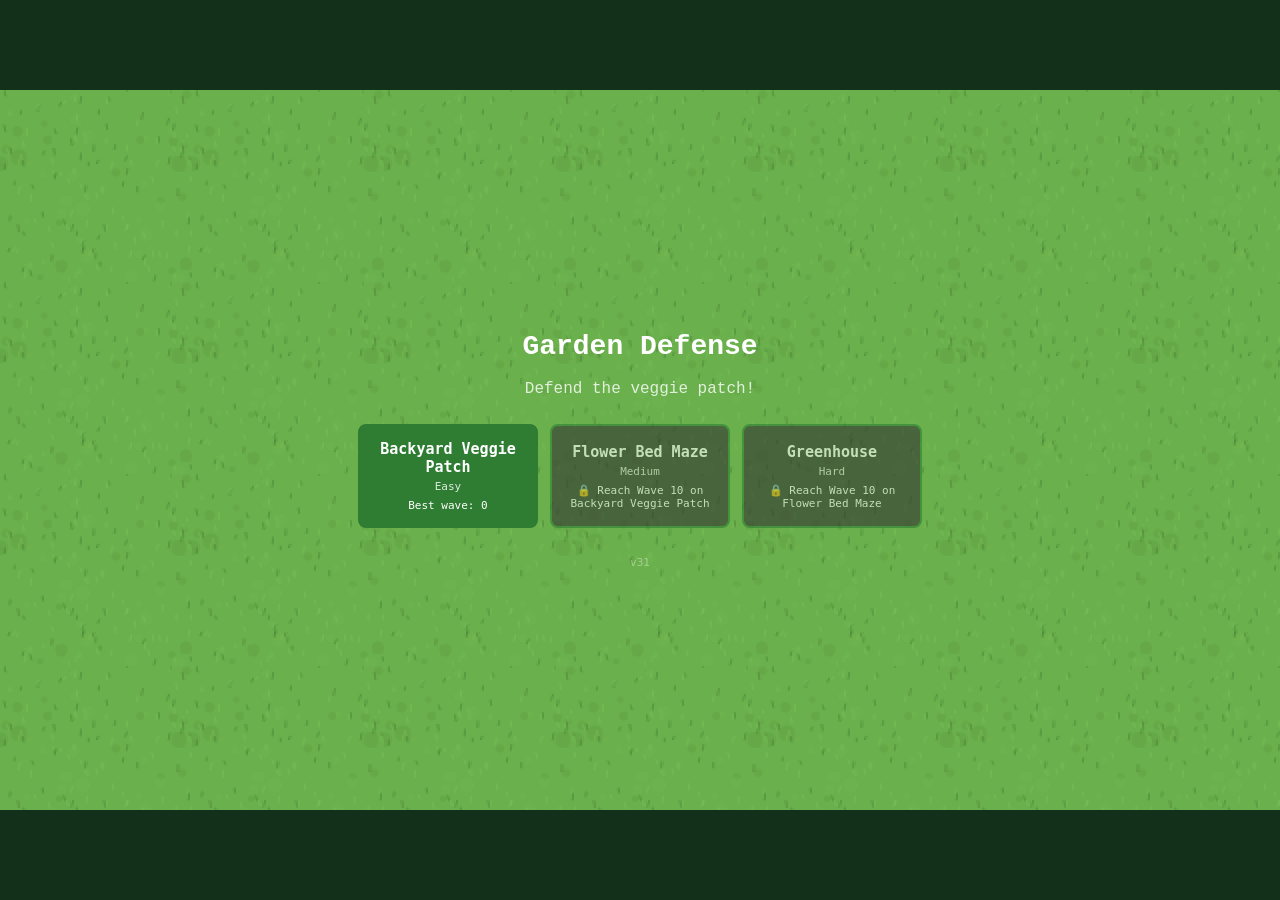
==== commit c9ce28f8: "feat(garden-guard): Moth flyer + Mole Trap (mechanics) Moth (flying pest, wave 6+): only anti-air to" ====
--- a/garden-guard/index.html
+++ b/garden-guard/index.html
@@ -52,7 +52,7 @@
   const canvas = document.getElementById('game');
   const ctx = canvas.getContext('2d');
   const IW = 640, IH = 360; // internal resolution (landscape 16:9)
-  const VERSION = 'v30';    // bump alongside CACHE_NAME in sw.js on each release
+  const VERSION = 'v31';    // bump alongside CACHE_NAME in sw.js on each release
 
   const START_CASH = 200;
   const START_HEARTS = 20;
@@ -68,7 +68,7 @@
               tiers: [ {cost:60,  dmg:6,  range:90,  fireMs:600},
                        {cost:50,  dmg:11, range:102, fireMs:540},
                        {cost:90,  dmg:20, range:116, fireMs:480} ] },
-    zapper: { name: 'Bug Zapper',     short:'Zapper',  color: '#ffe14a', proj: 'zap', img:'tower-zapper', aoe:34, slow:0.5, slowMs:900,
+    zapper: { name: 'Bug Zapper',     short:'Zapper',  color: '#ffe14a', proj: 'zap', img:'tower-zapper', aoe:34, slow:0.5, slowMs:900, antiAir:true,
               tiers: [ {cost:90,  dmg:4,  range:88,  fireMs:1100},
                        {cost:80,  dmg:7,  range:98,  fireMs:1000},
                        {cost:130, dmg:12, range:108, fireMs:900} ] },
@@ -76,18 +76,25 @@
               tiers: [ {cost:75,  dmg:3,  range:85,  fireMs:280},
                        {cost:70,  dmg:5,  range:94,  fireMs:250},
                        {cost:110, dmg:8,  range:104, fireMs:220} ] },
-    scare:  { name: 'Scarecrow Sling', short:'Scare',  color: '#c98a3a', proj: 'pebble', img:'tower-scare',
+    scare:  { name: 'Scarecrow Sling', short:'Scare',  color: '#c98a3a', proj: 'pebble', img:'tower-scare', antiAir:true,
               tiers: [ {cost:120, dmg:22, range:140, fireMs:1400},
                        {cost:110, dmg:38, range:155, fireMs:1300},
                        {cost:170, dmg:64, range:170, fireMs:1200} ] },
     // Beehive: fires a SWARM of homing bees that chase their target until they connect
     // (guaranteed hit). bees = how many per volley; modest per-bee dmg. Great vs fast pests.
-    beehive:{ name: 'Beehive',        short:'Beehive', color: '#f2b705', proj: 'bee', img:'tower-beehive', bees: 2,
+    beehive:{ name: 'Beehive',        short:'Beehive', color: '#f2b705', proj: 'bee', img:'tower-beehive', bees: 2, antiAir:true,
               tiers: [ {cost:100, dmg:5,  range:95,  fireMs:900,  bees:2},
                        {cost:90,  dmg:8,  range:105, fireMs:820,  bees:3},
                        {cost:140, dmg:13, range:118, fireMs:740,  bees:3} ] },
+    // Mole Trap: no range ring — a buried trap. When a GROUND pest crosses its spot it
+    // pops up for big fixed damage (chunks bosses, one-shots normal pests), then burrows
+    // for a cooldown before re-arming. Can't hit flyers. 'trig' = trigger radius (px).
+    mole:   { name: 'Mole Trap',      short:'Mole',    color: '#7a5230', trap:true, trig:16,
+              tiers: [ {cost:80,  dmg:120, range:16, fireMs:7000},
+                       {cost:70,  dmg:260, range:16, fireMs:6000},
+                       {cost:120, dmg:520, range:16, fireMs:5000} ] },
   };
-  const TOWER_ORDER = ['can','zapper','sprink','scare','beehive'];
+  const TOWER_ORDER = ['can','zapper','sprink','scare','beehive','mole'];
   const SELL_REFUND = 0.6; // fraction of total spent returned on sell
 
   // Pest types. hp/speed scale with wave elsewhere. hearts = cost if it leaks.
@@ -100,6 +107,9 @@
     // its death spot. Children don't re-split. Kill it early or get swarmed.
     aphid: { name:'Aphid',       hp:40,  speed:34, bounty:14, hearts:2, color:'#9fd14a', size:15, sprH:16, splits:2, childType:'aphidling' },
     aphidling:{ name:'Aphidling',hp:9,   speed:66, bounty:3,  hearts:1, color:'#c6e87a', size:9,  sprH:10 },
+    // Flyer: only anti-air towers (Beehive/Zapper/Scarecrow) can hit it; ground traps/
+    // towers whiff. Hovers above the path with a drop-shadow. Moderate HP, quick.
+    moth:  { name:'Moth',        hp:28,  speed:58, bounty:12, hearts:2, color:'#d9c7a0', size:14, sprH:16, flying:true },
   };
 
   // Maps as data. path = ordered waypoints (internal px). plots = buildable centers.
@@ -229,12 +239,20 @@
     for (const s of game.path.segs) best = Math.min(best, distToSeg(px, py, s.a, s.b));
     return best;
   }
-  // Can a tower be placed centered at (x,y)? Checks bounds, path clearance,
-  // tower spacing. (Future obstacles: add their checks here.)
-  function canPlace(x, y, ignoreTower) {
+  // Can a tower of `type` be placed centered at (x,y)? Checks bounds, path rules,
+  // decor, tower spacing. Regular towers must sit OFF the path; traps must sit ON it
+  // (within trigger reach of the path) so pests actually cross them.
+  function canPlace(x, y, type, ignoreTower) {
     if (x < TOWER_R || x > IW - TOWER_R) return false;      // playfield bounds (x)
     if (y < 24 + TOWER_R || y > IH - 40 - TOWER_R) return false; // clear HUD top strip + tower bar
-    if (distToPath(x, y) < PATH_CLEAR) return false;        // off the path
+    const def = type ? TOWERS[type] : null;
+    const dp = distToPath(x, y);
+    if (def && def.trap) {
+      // Trap: must be ON/beside the path so its trigger circle covers path pests.
+      if (dp > PATH_HALF_W + (def.trig || 16) - 4) return false; // too far from the path
+    } else {
+      if (dp < PATH_CLEAR) return false;                    // regular tower: off the path
+    }
     for (const d of game.decor) {                           // not on a tree/bush
       const clear = d.r + TOWER_R - 2;
       if (dist2(x, y, d.x, d.y) < clear*clear) return false;
@@ -479,11 +497,14 @@
     return Math.floor(spent * SELL_REFUND);
   }
   // Target the pest furthest along the path (closest to goal) within range.
+  // Flyers can only be targeted by anti-air towers.
   function pickTarget(tower) {
     const s = towerTierStats(tower);
     const r2 = s.range * s.range;
+    const canHitAir = !!TOWERS[tower.type].antiAir;
     let best = null;
     for (const p of game.pests) {
+      if (PESTS[p.type].flying && !canHitAir) continue;   // ground tower can't hit flyers
       const pt = pointAt(game.path, p.dist);
       if (dist2(pt.x, pt.y, tower.x, tower.y) <= r2) {
         if (!best || p.dist > best.dist) best = p;
@@ -505,9 +526,9 @@
     } catch (e) {}
   }
   function placeTower(x, y, type) {
-    if (game.cash < towerBuyCost(type) || !canPlace(x, y)) return false;
+    if (game.cash < towerBuyCost(type) || !canPlace(x, y, type)) return false;
     game.cash -= towerBuyCost(type);
-    game.towers.push({ type, tier: 0, x, y, cooldown: 0 });
+    game.towers.push({ type, tier: 0, x, y, cooldown: 0, strikeAnim: 0 });
     blip(660, 60);
     return true;
   }
@@ -563,10 +584,12 @@
       beetle: Math.floor(n * 0.6  * bump),
       // Splitters arrive mid-game (wave 4+) and grow slowly — each one becomes 3 bodies.
       aphid:  n >= 4 ? Math.max(1, Math.round((n - 3) * 0.6 * bump)) : 0,
+      // Flyers arrive wave 6+ — need anti-air (Beehive/Zapper/Scarecrow) to hit them.
+      moth:   n >= 6 ? Math.max(1, Math.round((n - 5) * 0.55 * bump)) : 0,
     };
-    const order = ['ant', 'lizard', 'beetle', 'aphid'];
+    const order = ['ant', 'lizard', 'beetle', 'aphid', 'moth'];
     const list = [];
-    let remaining = counts.ant + counts.lizard + counts.beetle + counts.aphid;
+    let remaining = counts.ant + counts.lizard + counts.beetle + counts.aphid + counts.moth;
     while (remaining > 0) {
       for (const t of order) {
         if (counts[t] > 0) { list.push(t); counts[t]--; remaining--; }
@@ -639,11 +662,33 @@
   }
   function fireTowers(dt) {
     for (const t of game.towers) {
+      if (t.strikeAnim > 0) t.strikeAnim -= dt;              // tick the pop-up animation down
       if (t.cooldown > 0) t.cooldown -= dt;   // tick toward ready; never below 0 (no negative debt)
       if (t.cooldown > 0) continue;            // still cooling down
+      const def = TOWERS[t.type];
+      // Mole Trap: no projectile. When a GROUND pest crosses its buried spot, pop up for
+      // big fixed damage, then burrow for the cooldown. Picks the furthest-along pest in trig.
+      if (def.trap) {
+        const s = towerTierStats(t);
+        const trig = def.trig || 16, tr2 = trig * trig;
+        let hit = null;
+        for (const p of game.pests) {
+          if (PESTS[p.type].flying) continue;                // can't trap flyers
+          const pt = pointAt(game.path, p.dist);
+          if (dist2(pt.x, pt.y, t.x, t.y) <= tr2) {
+            if (!hit || p.dist > hit.dist) hit = p;
+          }
+        }
+        if (hit) {
+          damagePest(hit, s.dmg);
+          blip(120, 120, 'square');
+          t.strikeAnim = 320;                                // show the mole for 320ms
+          t.cooldown = s.fireMs;                             // burrow + re-arm
+        }
+        continue;                                            // traps never shoot
+      }
       const target = pickTarget(t); if (!target) continue; // ready, but no one to shoot — hold fire, stay at 0
       const s = towerTierStats(t);
-      const def = TOWERS[t.type];
       const pt = pointAt(game.path, target.dist);
       if (def.proj === 'bee') {
         // Beehive: launch a swarm of homing bees, fanned out from the hive. Each bee
@@ -775,11 +820,13 @@
     };
   }
 
-  // Max tier-0 stat values across all towers, for normalizing the shop bars (0..1).
+  // Max tier-0 stat values across SHOOTING towers, for normalizing the shop bars (0..1).
+  // Traps (mole) are excluded — their huge fixed dmg / tiny range would wreck the scale.
+  const STAT_TOWERS = TOWER_ORDER.filter(k => !TOWERS[k].trap);
   const STAT_MAX = {
-    dmg:   Math.max(...TOWER_ORDER.map(k => TOWERS[k].tiers[0].dmg)),
-    range: Math.max(...TOWER_ORDER.map(k => TOWERS[k].tiers[0].range)),
-    rate:  Math.max(...TOWER_ORDER.map(k => 1000 / TOWERS[k].tiers[0].fireMs)),
+    dmg:   Math.max(...STAT_TOWERS.map(k => TOWERS[k].tiers[0].dmg)),
+    range: Math.max(...STAT_TOWERS.map(k => TOWERS[k].tiers[0].range)),
+    rate:  Math.max(...STAT_TOWERS.map(k => 1000 / TOWERS[k].tiers[0].fireMs)),
   };
   // Shop preview panel: shows the tapped (but not-yet-placed) tower's stats as bars.
   function drawShopStats() {
@@ -787,7 +834,11 @@
     if (!id) return;
     const def = TOWERS[id], t0 = def.tiers[0];
     const rate = 1000 / t0.fireMs;
-    const rows = [
+    // Traps read differently: show raw hit damage + reload time, not the shooter bars.
+    const rows = def.trap ? [
+      { label: 'HIT',    frac: Math.min(1, t0.dmg / 600),            col: '#ff7a5c' },
+      { label: 'RELOAD', frac: Math.max(0.1, 1 - t0.fireMs / 9000),  col: '#ffe14a' },
+    ] : [
       { label: 'PWR',   frac: t0.dmg / STAT_MAX.dmg,     col: '#ff7a5c' },
       { label: 'RANGE', frac: t0.range / STAT_MAX.range, col: '#7ec0ff' },
       { label: 'SPEED', frac: rate / STAT_MAX.rate,      col: '#ffe14a' },
@@ -848,6 +899,33 @@
     ctx.beginPath(); ctx.ellipse(0, h/2 - h/bands*0.5, 2.2*scale, 2.6*scale, 0, 0, Math.PI*2); ctx.fill();
     ctx.restore();
   }
+  // Canvas-drawn mole trap: a dirt mound with a dark burrow hole; when 'pop' (0..1) is
+  // high, a little mole head rises out of the hole (the strike animation).
+  function drawMole(cx, cy, scale, pop) {
+    scale = scale || 1; pop = pop || 0;
+    ctx.save();
+    ctx.translate(cx, cy);
+    // dirt mound
+    ctx.fillStyle = '#8a5a2b';
+    ctx.beginPath(); ctx.ellipse(0, 4*scale, 11*scale, 6*scale, 0, 0, Math.PI*2); ctx.fill();
+    ctx.fillStyle = '#6e461f';
+    ctx.beginPath(); ctx.ellipse(0, 5*scale, 11*scale, 5*scale, 0, 0, Math.PI, true); ctx.fill();
+    // burrow hole
+    ctx.fillStyle = '#2a1a0a';
+    ctx.beginPath(); ctx.ellipse(0, 1*scale, 5.5*scale, 3.5*scale, 0, 0, Math.PI*2); ctx.fill();
+    // mole head popping up (only during strike)
+    if (pop > 0.02) {
+      const rise = 7 * scale * pop;
+      ctx.fillStyle = '#4a3322';
+      ctx.beginPath(); ctx.arc(0, 1*scale - rise, 4.2*scale, 0, Math.PI*2); ctx.fill();
+      ctx.fillStyle = '#ffd9b0';                        // snout
+      ctx.beginPath(); ctx.arc(0, 2*scale - rise, 1.6*scale, 0, Math.PI*2); ctx.fill();
+      ctx.fillStyle = '#1a1008';                        // eyes
+      ctx.beginPath(); ctx.arc(-1.6*scale, 0.4*scale - rise, 0.7*scale, 0, Math.PI*2); ctx.fill();
+      ctx.beginPath(); ctx.arc( 1.6*scale, 0.4*scale - rise, 0.7*scale, 0, Math.PI*2); ctx.fill();
+    }
+    ctx.restore();
+  }
 
   function drawHUD() {
     const hud = hudHitRects();
@@ -921,6 +999,10 @@
         ctx.globalAlpha = affordable ? 1 : 0.4;
         drawBeehive(tb.x + 16, tb.y + 17, 0.9);
         ctx.globalAlpha = 1;
+      } else if (id === 'mole') {                 // canvas-drawn mole-trap icon
+        ctx.globalAlpha = affordable ? 1 : 0.4;
+        drawMole(tb.x + 16, tb.y + 15, 0.95, 0.7);
+        ctx.globalAlpha = 1;
       } else {                                    // fallback color box if sprite missing
         ctx.fillStyle = affordable ? TOWERS[id].color : '#777';
         ctx.fillRect(tb.x + 4, tb.y + 7, 20, 20);
@@ -994,8 +1076,11 @@
     ctx.fillStyle = '#ffe14a'; ctx.font = '9px monospace';
     ctx.fillText('Lv ' + (t.tier + 1), b.x + b.w - 30, b.y + 11);
 
-    // current-tier stat bars (PWR / RANGE / SPEED), normalized across all towers
-    const rows = [
+    // current-tier stat bars — traps show HIT/RELOAD, shooters show PWR/RANGE/SPEED
+    const rows = def.trap ? [
+      { label:'HIT',    frac: Math.min(1, s.dmg / 600),           col:'#ff7a5c' },
+      { label:'RELOAD', frac: Math.max(0.1, 1 - s.fireMs / 9000), col:'#ffe14a' },
+    ] : [
       { label:'PWR',   frac: s.dmg / STAT_MAX.dmg,     col:'#ff7a5c' },
       { label:'RANGE', frac: s.range / STAT_MAX.range, col:'#7ec0ff' },
       { label:'SPEED', frac: rate / STAT_MAX.rate,     col:'#ffe14a' },
@@ -1135,6 +1220,31 @@
       const pt = pointAt(game.path, p.dist);
       const im = IMG[def.img];
       let drawH = def.sprH || def.size;
+      // Flyers (moth): hover ABOVE the path with a ground shadow + fluttering wings.
+      if (def.flying) {
+        const lift = 14 + Math.sin(p.dist / 9) * 2;        // hover height + gentle bob
+        const fx = pt.x, fy = pt.y - lift;
+        ctx.fillStyle = 'rgba(0,0,0,0.18)';                // shadow on the path below
+        ctx.beginPath(); ctx.ellipse(pt.x, pt.y + 2, 6, 2.4, 0, 0, Math.PI*2); ctx.fill();
+        const r = def.size / 2;
+        const flap = (Math.floor(game.elapsed / 70) % 2) ? 1 : 0.6;  // wing-beat
+        ctx.fillStyle = 'rgba(190,175,140,0.9)';           // wings
+        ctx.beginPath(); ctx.ellipse(fx - r*0.7, fy, r*0.8, r*flap, -0.5, 0, Math.PI*2); ctx.fill();
+        ctx.beginPath(); ctx.ellipse(fx + r*0.7, fy, r*0.8, r*flap,  0.5, 0, Math.PI*2); ctx.fill();
+        ctx.fillStyle = def.color;                         // body
+        ctx.beginPath(); ctx.ellipse(fx, fy, r*0.4, r*0.75, 0, 0, Math.PI*2); ctx.fill();
+        ctx.fillStyle = 'rgba(60,45,20,0.8)';              // two tiny antennae dots
+        ctx.beginPath(); ctx.arc(fx - 1.5, fy - r*0.7, 0.9, 0, Math.PI*2); ctx.fill();
+        ctx.beginPath(); ctx.arc(fx + 1.5, fy - r*0.7, 0.9, 0, Math.PI*2); ctx.fill();
+        if (p.hp < p.maxHp) {                              // health bar above the flyer
+          const frac = Math.max(0, p.hp / p.maxHp), bw = 16;
+          const bx = Math.round(fx - bw/2), by = Math.round(fy - r - 8);
+          ctx.fillStyle = 'rgba(0,0,0,0.7)'; ctx.fillRect(bx-1, by-1, bw+2, 5);
+          ctx.fillStyle = frac > 0.5 ? '#5ad15a' : frac > 0.25 ? '#ffe14a' : '#e8503a';
+          ctx.fillRect(bx, by, Math.round(bw*frac), 3);
+        }
+        continue;
+      }
       if (im && im.width) {
         const fw = im.width / 2;                       // 2-frame walk strip
         const frame = Math.floor(p.dist / 8) % 2;      // wiggle by distance traveled
@@ -1184,6 +1294,33 @@
             ctx.fillRect(t.x - 6 + i*6, t.y + 11, 4, 4);
           }
         }
+      } else if (t.type === 'mole') {
+        const pop = t.strikeAnim > 0 ? Math.min(1, t.strikeAnim / 240) : 0;  // rise on strike
+        drawMole(t.x, t.y, 1 + t.tier * 0.1, pop);
+        // Status badge above the mound: outlined dot for contrast on any terrain.
+        // Ready = green; reloading = orange dot + a depleting ring showing time-to-arm.
+        const bx = t.x, by = t.y - 13, R = 4;
+        const reloading = t.cooldown > 0;
+        if (reloading) {
+          const maxCd = towerTierStats(t).fireMs;
+          const frac = Math.max(0, Math.min(1, 1 - t.cooldown / maxCd));  // 0→1 as it re-arms
+          ctx.strokeStyle = 'rgba(0,0,0,0.55)'; ctx.lineWidth = 3;        // dark track
+          ctx.beginPath(); ctx.arc(bx, by, R + 2.5, 0, Math.PI*2); ctx.stroke();
+          ctx.strokeStyle = '#ffb020'; ctx.lineWidth = 2;                 // filling arc
+          ctx.beginPath(); ctx.arc(bx, by, R + 2.5, -Math.PI/2, -Math.PI/2 + frac*Math.PI*2); ctx.stroke();
+        }
+        ctx.fillStyle = 'rgba(0,0,0,0.6)';                                // outline ring
+        ctx.beginPath(); ctx.arc(bx, by, R + 1, 0, Math.PI*2); ctx.fill();
+        ctx.fillStyle = reloading ? '#ffb020' : '#54df54';               // the dot
+        ctx.beginPath(); ctx.arc(bx, by, R, 0, Math.PI*2); ctx.fill();
+        ctx.fillStyle = 'rgba(255,255,255,0.6)';                         // tiny highlight
+        ctx.beginPath(); ctx.arc(bx - 1.2, by - 1.2, 1.3, 0, Math.PI*2); ctx.fill();
+        if (t.tier > 0) {
+          for (let i = 0; i < t.tier; i++) {
+            ctx.fillStyle = '#ffe14a';
+            ctx.fillRect(t.x - 6 + i*6, t.y + 11, 4, 4);
+          }
+        }
       } else {
         ctx.fillStyle = TOWERS[t.type].color;
         const s = 18 + t.tier * 2;
@@ -1205,27 +1342,36 @@
         ctx.beginPath(); ctx.arc(pr.x, pr.y, 3, 0, Math.PI*2); ctx.fill();
       }
     }
-    // selected (placed) tower's range ring
+    // selected (placed) tower's range ring (or the small trigger radius for a trap)
     if (game.selectedTower) {
-      const t = game.selectedTower, s = towerTierStats(t);
-      ctx.strokeStyle = 'rgba(255,255,255,0.5)';
-      ctx.beginPath(); ctx.arc(t.x, t.y, s.range, 0, Math.PI*2); ctx.stroke();
+      const t = game.selectedTower, s = towerTierStats(t), def = TOWERS[t.type];
+      if (def.trap) {
+        ctx.strokeStyle = 'rgba(255,220,160,0.7)'; ctx.setLineDash([4, 3]);
+        ctx.beginPath(); ctx.arc(t.x, t.y, def.trig || 16, 0, Math.PI*2); ctx.stroke();
+        ctx.setLineDash([]);
+      } else {
+        ctx.strokeStyle = 'rgba(255,255,255,0.5)';
+        ctx.beginPath(); ctx.arc(t.x, t.y, s.range, 0, Math.PI*2); ctx.stroke();
+      }
     }
     // placement ghost: translucent tower + range ring, green=valid / red=blocked
     if (game.selectedTowerType && game.ghost) {
       const g = game.ghost, type = game.selectedTowerType;
-      const ok = canPlace(g.x, g.y) && game.cash >= towerBuyCost(type);
+      const ok = canPlace(g.x, g.y, type) && game.cash >= towerBuyCost(type);
       const tint = ok ? 'rgba(90,209,90,0.9)' : 'rgba(232,80,58,0.9)';
-      const s0 = TOWERS[type].tiers[0];
+      const def = TOWERS[type], s0 = def.tiers[0];
       ctx.strokeStyle = tint; ctx.lineWidth = 2;
-      ctx.beginPath(); ctx.arc(g.x, g.y, s0.range, 0, Math.PI*2); ctx.stroke();
-      const im = IMG[TOWERS[type].img];
+      // trap shows its small trigger circle; everything else shows the attack range
+      ctx.beginPath(); ctx.arc(g.x, g.y, def.trap ? (def.trig || 16) : s0.range, 0, Math.PI*2); ctx.stroke();
+      const im = IMG[def.img];
       if (im && im.width) {
         ctx.globalAlpha = 0.55;
         ctx.drawImage(im, Math.round(g.x - im.width/2), Math.round(g.y - im.height/2 - 2));
         ctx.globalAlpha = 1;
       } else if (type === 'beehive') {
         ctx.globalAlpha = 0.6; drawBeehive(g.x, g.y, 1); ctx.globalAlpha = 1;
+      } else if (type === 'mole') {
+        ctx.globalAlpha = 0.6; drawMole(g.x, g.y, 1, 0); ctx.globalAlpha = 1;
       }
       ctx.fillStyle = tint;
       ctx.beginPath(); ctx.arc(g.x, g.y, 3, 0, Math.PI*2); ctx.fill();  // center dot
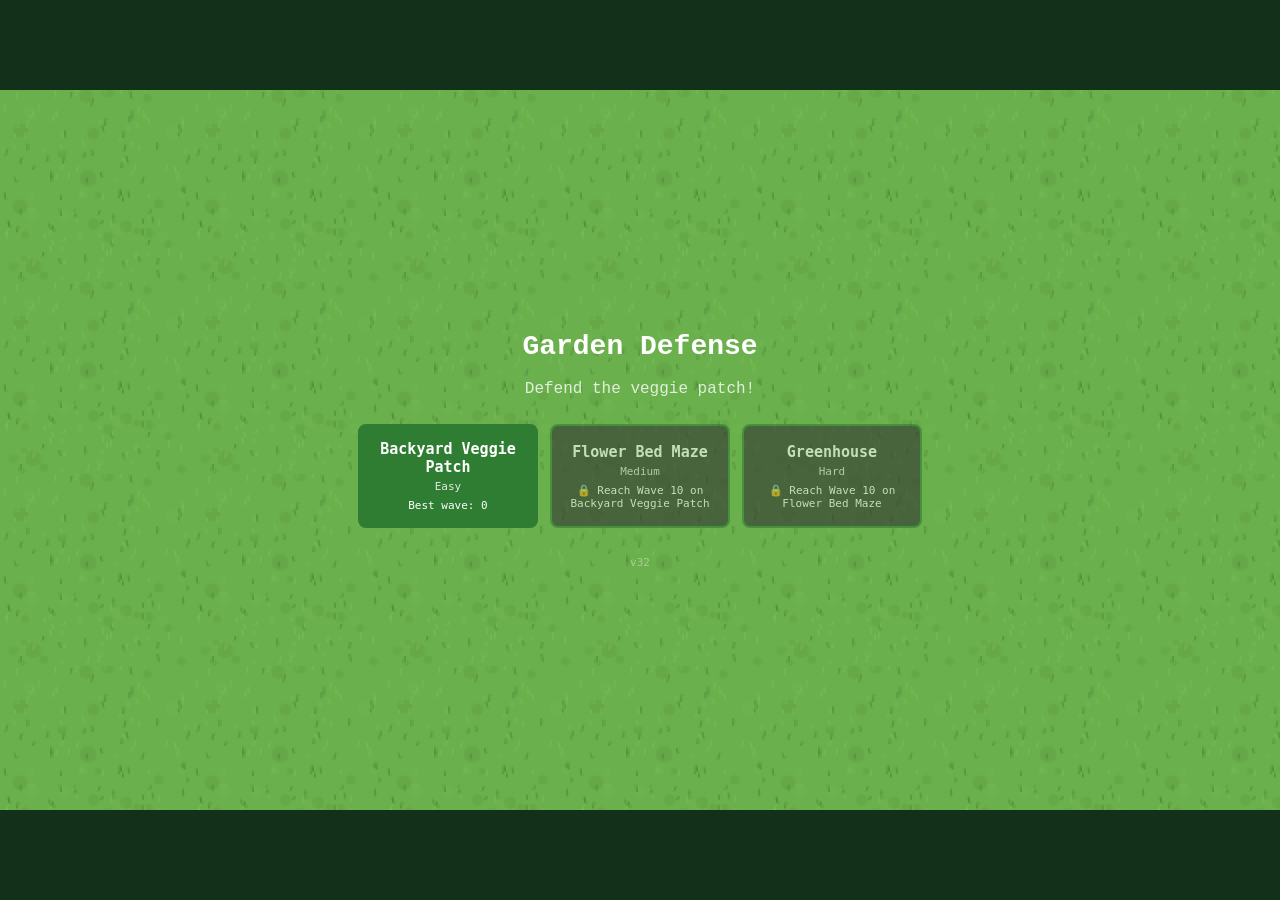
==== commit da9b43ff: "feat(garden-guard): boss waves, win/unlock celebrations, game-feel juice Boss waves: Grubzilla (big " ====
--- a/garden-guard/index.html
+++ b/garden-guard/index.html
@@ -52,11 +52,12 @@
   const canvas = document.getElementById('game');
   const ctx = canvas.getContext('2d');
   const IW = 640, IH = 360; // internal resolution (landscape 16:9)
-  const VERSION = 'v31';    // bump alongside CACHE_NAME in sw.js on each release
+  const VERSION = 'v32';    // bump alongside CACHE_NAME in sw.js on each release
 
   const START_CASH = 200;
   const START_HEARTS = 20;
   const UNLOCK_WAVE = 10;          // clear this wave to unlock the next map
+  const WIN_WAVE = 20;             // clear this wave to "defend the map" (win screen)
   const WAVE_CLEAR_BONUS = 26;     // cash awarded when a wave is fully cleared
   const WAVE_COUNTDOWN_MS = 8000;  // auto-start the next wave after this idle countdown
   const EARLY_START_BONUS_PER_SEC = 2; // bonus cash per whole second skipped by tapping Start Wave early
@@ -110,6 +111,10 @@
     // Flyer: only anti-air towers (Beehive/Zapper/Scarecrow) can hit it; ground traps/
     // towers whiff. Hovers above the path with a drop-shadow. Moderate HP, quick.
     moth:  { name:'Moth',        hp:28,  speed:58, bounty:12, hearts:2, color:'#d9c7a0', size:14, sprH:16, flying:true },
+    // BOSS: huge HP, slow, big bounty + hearts if it leaks. Appears as the finale of the
+    // wave-10 and wave-20 boss waves. Canvas-drawn (no sprite); boss flag drives the big
+    // HP bar + screen shake on hits. Ground type (mole traps & all towers can hit it).
+    grub:  { name:'Grubzilla',   hp:1400, speed:16, bounty:200, hearts:10, color:'#7b4ea0', size:34, sprH:40, boss:true },
   };
 
   // Maps as data. path = ordered waypoints (internal px). plots = buildable centers.
@@ -455,6 +460,16 @@
       speed: 1,         // sim speed multiplier (1 or 2)
       wavePicker: null, // when open: the target wave being chosen in the jump picker
       pausedBeforePicker: false, // pause state to restore when the picker closes
+      // --- juice ---
+      pops: [],         // floating texts {x,y,vy,text,col,life,maxLife}
+      particles: [],    // {x,y,vx,vy,life,maxLife,col,r}
+      shake: 0,         // screen-shake magnitude (decays each frame)
+      flash: 0,         // red damage-flash alpha (decays each frame)
+      combo: 0,         // consecutive kills without a leak
+      bestCombo: 0,     // high combo this run
+      comboTimer: 0,    // ms since last kill (combo fades if idle too long)
+      banner: null,     // {text, sub, life, maxLife, col} celebration banner
+      winScreen: false, // true once "Map Defended!" is showing (wave 20 cleared)
     };
   }
   // Estimated cash a decent player would hold ARRIVING at the start of wave N
@@ -525,6 +540,49 @@
       o.start(); o.stop(actx.currentTime + ms/1000);
     } catch (e) {}
   }
+
+  // ---- Juice: floating popups, particles, shake, flash, combo, banners ----
+  function addPop(x, y, text, col) {
+    if (!game) return;
+    game.pops.push({ x, y, vy: -0.03, text, col: col || '#fff', life: 900, maxLife: 900 });
+    if (game.pops.length > 40) game.pops.shift();   // cap so a big wave can't pile up
+  }
+  function burst(x, y, col, n, spread) {
+    if (!game) return;
+    n = n || 8; spread = spread || 0.12;
+    for (let i = 0; i < n; i++) {
+      const a = Math.random() * Math.PI * 2, sp = spread * (0.4 + Math.random());
+      game.particles.push({ x, y, vx: Math.cos(a)*sp, vy: Math.sin(a)*sp - 0.03,
+        life: 600 + Math.random()*300, maxLife: 800, col, r: 1.5 + Math.random()*2 });
+    }
+    if (game.particles.length > 260) game.particles.splice(0, game.particles.length - 260);
+  }
+  function addShake(mag) { if (game) game.shake = Math.min(14, Math.max(game.shake, mag)); }
+  function addFlash(a)   { if (game) game.flash = Math.min(0.6, Math.max(game.flash, a)); }
+  function showBanner(text, sub, col, ms) {
+    if (!game) return;
+    game.banner = { text, sub: sub || '', col: col || '#ffe14a', life: ms || 2600, maxLife: ms || 2600 };
+  }
+  function bumpCombo() {
+    if (!game) return;
+    game.combo += 1; game.comboTimer = 0;
+    if (game.combo > game.bestCombo) game.bestCombo = game.combo;
+  }
+  function resetCombo() { if (game) game.combo = 0; }
+  // Advance all juice timers (called from update()).
+  function updateJuice(dt) {
+    game.shake *= Math.pow(0.86, dt / STEP);  if (game.shake < 0.2) game.shake = 0;
+    game.flash *= Math.pow(0.88, dt / STEP);  if (game.flash < 0.01) game.flash = 0;
+    for (const p of game.pops) { p.life -= dt; p.y += p.vy * dt; }
+    game.pops = game.pops.filter(p => p.life > 0);
+    for (const pr of game.particles) {
+      pr.life -= dt; pr.x += pr.vx * dt; pr.y += pr.vy * dt; pr.vy += 0.0006 * dt; // gravity
+    }
+    game.particles = game.particles.filter(pr => pr.life > 0);
+    if (game.banner) { game.banner.life -= dt; if (game.banner.life <= 0) game.banner = null; }
+    if (game.combo > 0) { game.comboTimer += dt; if (game.comboTimer > 3500) resetCombo(); }
+  }
+
   function placeTower(x, y, type) {
     if (game.cash < towerBuyCost(type) || !canPlace(x, y, type)) return false;
     game.cash -= towerBuyCost(type);
@@ -569,7 +627,11 @@
   // dist0 lets split children spawn partway along the path (at the parent's death spot).
   function scaledPest(type, n, dist0) {
     const base = PESTS[type];
-    const hp = Math.round(base.hp * Math.pow(1.20, n - 1) * mapDiff());
+    // Bosses scale GENTLY (linear-ish) — the normal 1.20^n exponential would make a
+    // wave-20 boss absurd. Everything else uses the standard per-wave HP ramp.
+    const hp = base.boss
+      ? Math.round(base.hp * (1 + (n - 10) * 0.08) * mapDiff())   // +8% HP per wave past 10
+      : Math.round(base.hp * Math.pow(1.20, n - 1) * mapDiff());
     const speed = base.speed * (1 + Math.min(0.75, (n - 1) * 0.026));
     return { type, hp, maxHp: hp, dist: dist0 || 0, speed, slowUntil: 0 };
   }
@@ -595,9 +657,14 @@
         if (counts[t] > 0) { list.push(t); counts[t]--; remaining--; }
       }
     }
-    if (n % 5 === 0) list.push('cat');
+    // Caterpillar mini-boss every 5th wave (except the big boss waves, which get Grubzilla).
+    if (n % 5 === 0 && !BOSS_WAVES.includes(n)) list.push('cat');
+    // Big boss waves (10, 20): Grubzilla lumbers in as the grand finale.
+    if (BOSS_WAVES.includes(n)) list.push('grub');
     return list;
   }
+  const BOSS_WAVES = [10, 20];
+  function isBossWave(n) { return BOSS_WAVES.includes(n); }
 
   // ---- Wave lifecycle + spawn scheduling ----
 
@@ -615,11 +682,21 @@
     game.waveActive = true;
     game.elapsed = 0;
     const types = waveSpec(game.wave);
-    game.spawnQueue = types.map((type, i) => ({ type, atMs: i * SPAWN_GAP }));
+    game.spawnQueue = types.map((type, i) => {
+      // The boss lumbers in last, after an extra beat so the swarm clears first.
+      const extra = PESTS[type].boss ? 1400 : 0;
+      return { type, atMs: i * SPAWN_GAP + extra };
+    });
   }
   function leakPest(p) {
     blip(150, 140, 'sine');
-    game.hearts -= PESTS[p.type].hearts;
+    const h = PESTS[p.type].hearts;
+    game.hearts -= h;
+    // --- juice: a leak hurts — red flash, shake, lost-hearts popup, combo reset ---
+    addFlash(0.4); addShake(6);
+    const goal = game.path.points[game.path.points.length - 1];
+    addPop(goal.x, goal.y - 20, '-' + h + '♥', '#ff5a5a');
+    resetCombo();
     if (game.hearts <= 0) { game.hearts = 0; gameOver(); }
   }
   function onWaveCleared() {
@@ -628,13 +705,42 @@
     game.cash += WAVE_CLEAR_BONUS;
     const prevBest = meta.best[game.mapId] || 0;
     if (game.wave > prevBest) { meta.best[game.mapId] = game.wave; saveMeta(); }
-    if (game.wave >= UNLOCK_WAVE) unlockNext(game.mapId);
+    // --- milestone celebrations ---
+    if (game.wave === UNLOCK_WAVE) {
+      const unlocked = unlockNext(game.mapId);   // returns the newly-unlocked map (or null)
+      celebrate(unlocked ? 'Next Map Unlocked!' : 'Wave 10 Cleared!',
+                unlocked ? unlocked.name + ' is open' : 'Keep going!', '#7ec0ff');
+    } else if (game.wave >= UNLOCK_WAVE) {
+      unlockNext(game.mapId);                     // (no-op if already unlocked)
+    }
+    if (game.wave === WIN_WAVE) {
+      // "Map Defended!" — big celebration, then the win screen with Home / Continue.
+      celebrate('Map Defended!', 'You beat ' + game.def.name + '!', '#ffe14a');
+      blip(660, 180); blip(880, 220);
+      game.winScreen = true;                      // shown by the renderer; pauses auto-advance
+      return;                                     // don't arm the next-wave countdown yet
+    }
     armCountdown(); // start the breather before the next wave
+  }
+  // A celebration: banner + confetti burst from the top-center.
+  function celebrate(text, sub, col) {
+    showBanner(text, sub, col, 3200);
+    const cx = IW / 2, cy = 90;
+    const colors = ['#ffe14a', '#ff7a5c', '#7ec0ff', '#5ad15a', '#f2b705'];
+    for (let i = 0; i < 90; i++) {
+      const a = Math.random() * Math.PI * 2, sp = 0.08 + Math.random() * 0.22;
+      game.particles.push({ x: cx + (Math.random()-0.5)*120, y: cy,
+        vx: Math.cos(a)*sp, vy: Math.abs(Math.sin(a))*sp*0.5 - 0.04,
+        life: 1400 + Math.random()*900, maxLife: 2300,
+        col: colors[(Math.random()*colors.length)|0], r: 2 + Math.random()*2.5 });
+    }
+    addShake(5);
   }
   function unlockNext(mapId) {
     const idx = MAPS.findIndex(m => m.id === mapId);
     const next = MAPS[idx + 1];
-    if (next && !meta.unlocked[next.id]) { meta.unlocked[next.id] = true; saveMeta(); }
+    if (next && !meta.unlocked[next.id]) { meta.unlocked[next.id] = true; saveMeta(); return next; }
+    return null;
   }
   function gameOver() { screen = 'gameover'; if (typeof renderGameOver === 'function') renderGameOver(); }
 
@@ -646,12 +752,24 @@
   }
   function onPestKilled(p) {
     blip(440, 40, 'sawtooth');
-    game.cash += PESTS[p.type].bounty;
+    const def = PESTS[p.type];
+    game.cash += def.bounty;
     const i = game.pests.indexOf(p);
     if (i >= 0) game.pests.splice(i, 1);
+    // --- juice: cash popup, kill burst, combo ---
+    const kp = pointAt(game.path, p.dist);
+    const ky = kp.y - (def.flying ? 16 : 0);
+    addPop(kp.x, ky, '+$' + def.bounty, '#ffe14a');
+    burst(kp.x, ky, def.color, def.boss ? 26 : 7, def.boss ? 0.22 : 0.12);
+    bumpCombo();
+    if (def.boss) {                                   // boss down: big celebration
+      blip(220, 300, 'square'); blip(440, 300, 'square');
+      addShake(10);
+      burst(kp.x, ky, '#ffe14a', 30, 0.25);
+      addPop(kp.x, ky - 14, 'BOSS DOWN!', '#ff7a5c');
+    }
     // Splitter: spawn children just BEHIND the death spot (so they don't skip ahead,
     // and sit outside any AoE blast that just landed). Children never re-split.
-    const def = PESTS[p.type];
     if (def.splits && def.childType) {
       for (let k = 0; k < def.splits; k++) {
         const back = 10 + k * 8;                 // stagger them slightly along the path
@@ -770,9 +888,14 @@
       if (game.countdown <= 0) { game.countdown = null; startWave(); return; }
     }
     game.elapsed += dt;
+    updateJuice(dt);
     while (game.spawnQueue.length && game.spawnQueue[0].atMs <= game.elapsed) {
       const s = game.spawnQueue.shift();
       game.pests.push(scaledPest(s.type, game.wave));
+      if (PESTS[s.type].boss) {                   // boss enters the field — announce it
+        showBanner(PESTS[s.type].name + '!', 'Boss incoming', '#ff7a5c', 2200);
+        addShake(8); blip(110, 400, 'sawtooth');
+      }
     }
     for (const p of game.pests) {
       const slowed = p.slowUntil > game.elapsed ? 0.5 : 1;
@@ -1120,6 +1243,14 @@
     const hud = hudHitRects();
     dragging = false;
 
+    // (0a) win screen is modal: only Home / Continue act.
+    if (game.winScreen) {
+      const r = winScreenRects();
+      if (inRect(p, r.home)) { game.winScreen = false; showMapSelect(); return; }
+      if (inRect(p, r.cont)) { game.winScreen = false; armCountdown(); return; }  // keep playing (endless)
+      return;  // swallow other taps
+    }
+
     // (0) wave-jump picker is modal: only its own buttons act; taps elsewhere are ignored
     //     (no tap-outside-to-cancel, to avoid accidental dismissal).
     if (game.wavePicker != null) {
@@ -1213,6 +1344,12 @@
       ctx.fillStyle = GRASS_TILE; ctx.fillRect(0, 0, IW, IH);
       return;
     }
+    // Screen shake: offset the whole gameplay layer by a decaying random jitter.
+    ctx.save();
+    if (game.shake > 0.2) {
+      const sx = (Math.random() - 0.5) * game.shake, sy = (Math.random() - 0.5) * game.shake;
+      ctx.translate(sx, sy);
+    }
     drawTerrain(game.path);
     drawDecor(game.decor);   // trees + bushes sit on the grass, under towers/pests
     for (const p of game.pests) {
@@ -1220,6 +1357,31 @@
       const pt = pointAt(game.path, p.dist);
       const im = IMG[def.img];
       let drawH = def.sprH || def.size;
+      // Boss (Grubzilla): big canvas-drawn brute with a chunky look + prominent bar.
+      if (def.boss) {
+        const r = def.size / 2, wob = Math.sin(p.dist / 6) * 2;
+        ctx.fillStyle = 'rgba(0,0,0,0.25)';
+        ctx.beginPath(); ctx.ellipse(pt.x, pt.y + r*0.7, r*1.05, r*0.45, 0, 0, Math.PI*2); ctx.fill();
+        // segmented body
+        for (let seg = 2; seg >= 0; seg--) {
+          ctx.fillStyle = seg % 2 ? '#5f3b80' : def.color;
+          ctx.beginPath(); ctx.arc(pt.x - seg*4 + wob*0.3, pt.y, r - seg*1.5, 0, Math.PI*2); ctx.fill();
+        }
+        ctx.fillStyle = '#3a2450';                         // spiky back ridges
+        for (let k = -1; k <= 1; k++) { ctx.beginPath();
+          ctx.moveTo(pt.x + k*8, pt.y - r*0.7); ctx.lineTo(pt.x + k*8 - 3, pt.y - r*1.15);
+          ctx.lineTo(pt.x + k*8 + 3, pt.y - r*1.15); ctx.closePath(); ctx.fill(); }
+        ctx.fillStyle = '#ffe14a';                         // angry eyes
+        ctx.beginPath(); ctx.arc(pt.x + r*0.5 + wob, pt.y - r*0.2, 2.6, 0, Math.PI*2); ctx.fill();
+        ctx.beginPath(); ctx.arc(pt.x + r*0.5 + wob, pt.y + r*0.3, 2.6, 0, Math.PI*2); ctx.fill();
+        // big HP bar always visible above the boss
+        const frac = Math.max(0, p.hp / p.maxHp), bw = 46;
+        const bx = Math.round(pt.x - bw/2), by = Math.round(pt.y - r - 12);
+        ctx.fillStyle = 'rgba(0,0,0,0.75)'; ctx.fillRect(bx-1, by-1, bw+2, 7);
+        ctx.fillStyle = frac > 0.5 ? '#5ad15a' : frac > 0.25 ? '#ffe14a' : '#e8503a';
+        ctx.fillRect(bx, by, Math.round(bw*frac), 5);
+        continue;
+      }
       // Flyers (moth): hover ABOVE the path with a ground shadow + fluttering wings.
       if (def.flying) {
         const lift = 14 + Math.sin(p.dist / 9) * 2;        // hover height + gentle bob
@@ -1376,10 +1538,35 @@
       ctx.fillStyle = tint;
       ctx.beginPath(); ctx.arc(g.x, g.y, 3, 0, Math.PI*2); ctx.fill();  // center dot
     }
+    // world-space juice (inside the shake transform): particles + floating popups
+    for (const pr of game.particles) {
+      ctx.globalAlpha = Math.max(0, Math.min(1, pr.life / pr.maxLife));
+      ctx.fillStyle = pr.col;
+      ctx.beginPath(); ctx.arc(pr.x, pr.y, pr.r, 0, Math.PI*2); ctx.fill();
+    }
+    ctx.globalAlpha = 1;
+    ctx.textAlign = 'center'; ctx.textBaseline = 'middle';
+    for (const p of game.pops) {
+      ctx.globalAlpha = Math.max(0, Math.min(1, p.life / 400));
+      ctx.font = 'bold 12px monospace';
+      ctx.fillStyle = 'rgba(0,0,0,0.6)'; ctx.fillText(p.text, p.x + 1, p.y + 1);
+      ctx.fillStyle = p.col; ctx.fillText(p.text, p.x, p.y);
+    }
+    ctx.globalAlpha = 1; ctx.textAlign = 'left';
+    ctx.restore();   // end screen-shake transform — UI below is NOT shaken
+
+    // red damage flash (full-screen tint)
+    if (game.flash > 0.01) {
+      ctx.fillStyle = 'rgba(220,40,40,' + game.flash + ')';
+      ctx.fillRect(0, 0, IW, IH);
+    }
     drawHUD();
     drawShopStats();
     drawPopup();
+    drawComboBadge();
+    drawBanner();
     drawWavePicker();
+    drawWinScreen();
   }
 
   function drawWavePicker() {
@@ -1414,6 +1601,71 @@
     ctx.textAlign = 'left';
   }
 
+  // Combo badge (top-right-ish of the playfield) once the streak is interesting.
+  function drawComboBadge() {
+    if (!game || game.combo < 3) return;
+    const x = IW - 86, y = 54;
+    ctx.textAlign = 'center'; ctx.textBaseline = 'middle';
+    const pulse = 1 + Math.max(0, (200 - game.comboTimer) / 200) * 0.25;  // pop on each kill
+    ctx.save(); ctx.translate(x, y); ctx.scale(pulse, pulse);
+    ctx.fillStyle = 'rgba(0,0,0,0.45)'; ctx.fillRect(-44, -12, 88, 24);
+    ctx.fillStyle = game.combo >= 15 ? '#ff7a5c' : game.combo >= 8 ? '#ffe14a' : '#fff';
+    ctx.font = 'bold 15px monospace';
+    ctx.fillText(game.combo + '× COMBO', 0, 0);
+    ctx.restore();
+    ctx.textAlign = 'left';
+  }
+
+  // Celebration banner: big text that slides in, holds, and fades near the top.
+  function drawBanner() {
+    if (!game || !game.banner) return;
+    const b = game.banner, t = 1 - b.life / b.maxLife;    // 0→1 over its lifetime
+    const inY = Math.min(1, t / 0.12);                     // slide/fade in over first 12%
+    const alpha = b.life < 500 ? b.life / 500 : inY;       // fade out in last 500ms
+    const y = 74 - (1 - inY) * 20;
+    ctx.save(); ctx.globalAlpha = Math.max(0, Math.min(1, alpha));
+    ctx.textAlign = 'center'; ctx.textBaseline = 'middle';
+    ctx.font = 'bold 30px monospace';
+    ctx.fillStyle = 'rgba(0,0,0,0.55)'; ctx.fillText(b.text, IW/2 + 2, y + 2);
+    ctx.fillStyle = b.col; ctx.fillText(b.text, IW/2, y);
+    if (b.sub) {
+      ctx.font = '13px monospace'; ctx.fillStyle = '#fff';
+      ctx.fillText(b.sub, IW/2, y + 24);
+    }
+    ctx.restore(); ctx.textAlign = 'left';
+  }
+
+  function winScreenRects() {
+    const w = 320, h = 150, x = (IW - w)/2, y = (IH - h)/2 - 6;
+    const bw = (w - 40) / 2;
+    return {
+      box:   { x, y, w, h },
+      home:  { x: x + 14,        y: y + h - 42, w: bw, h: 30 },
+      cont:  { x: x + 26 + bw,   y: y + h - 42, w: bw, h: 30 },
+    };
+  }
+  // "Map Defended!" win screen with Return Home / Continue (Endless) buttons.
+  function drawWinScreen() {
+    if (!game || !game.winScreen) return;
+    const r = winScreenRects(), b = r.box;
+    ctx.fillStyle = 'rgba(0,0,0,0.55)'; ctx.fillRect(0, 0, IW, IH);
+    ctx.fillStyle = 'rgba(20,48,26,0.97)'; ctx.fillRect(b.x, b.y, b.w, b.h);
+    ctx.strokeStyle = '#ffe14a'; ctx.lineWidth = 3; ctx.strokeRect(b.x+1.5, b.y+1.5, b.w-3, b.h-3);
+    ctx.textAlign = 'center'; ctx.textBaseline = 'middle';
+    ctx.fillStyle = '#ffe14a'; ctx.font = 'bold 26px monospace';
+    ctx.fillText('★ Map Defended! ★', b.x + b.w/2, b.y + 34);
+    ctx.fillStyle = '#fff'; ctx.font = '13px monospace';
+    ctx.fillText('You beat ' + game.def.name + ' (Wave ' + game.wave + ')', b.x + b.w/2, b.y + 64);
+    // buttons
+    ctx.fillStyle = '#2e7d32'; ctx.fillRect(r.home.x, r.home.y, r.home.w, r.home.h);
+    ctx.fillStyle = '#fff'; ctx.font = 'bold 13px monospace';
+    ctx.fillText('⌂ Home', r.home.x + r.home.w/2, r.home.y + r.home.h/2);
+    ctx.fillStyle = '#3a5f8a'; ctx.fillRect(r.cont.x, r.cont.y, r.cont.w, r.cont.h);
+    ctx.fillStyle = '#fff';
+    ctx.fillText('Endless ➜', r.cont.x + r.cont.w/2, r.cont.y + r.cont.h/2);
+    ctx.textAlign = 'left';
+  }
+
   function renderMapSelect() {
     const el = document.getElementById('mapSelect');
     el.innerHTML = '<h1 style="font-size:28px;margin-bottom:6px">Garden Defense</h1>' +
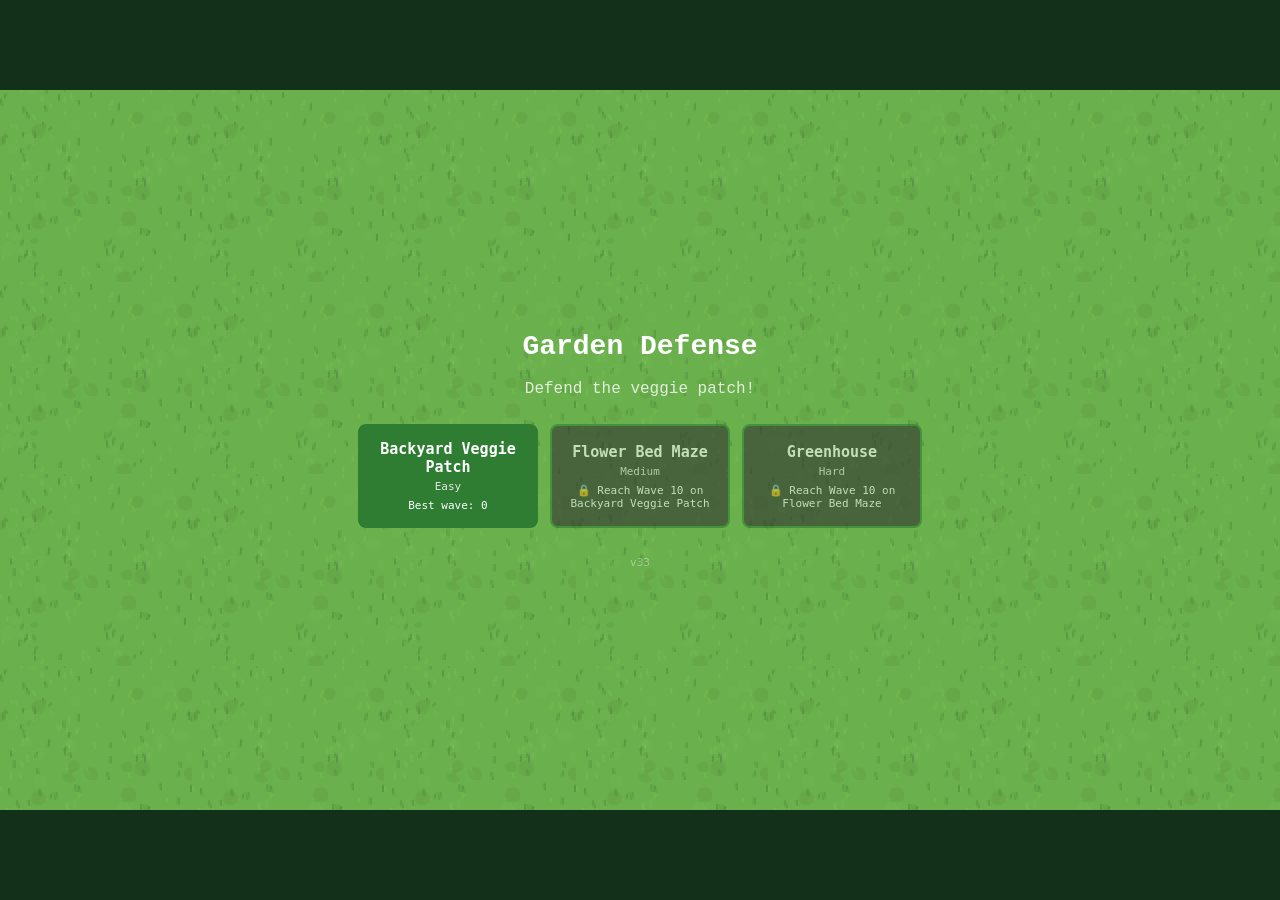
==== commit 003d1f2e: "feat(garden-guard): Armored Snail + Poison Sprayer (mechanics) Armored Snail (wave 5+): flat 'armor'" ====
--- a/garden-guard/index.html
+++ b/garden-guard/index.html
@@ -52,7 +52,7 @@
   const canvas = document.getElementById('game');
   const ctx = canvas.getContext('2d');
   const IW = 640, IH = 360; // internal resolution (landscape 16:9)
-  const VERSION = 'v32';    // bump alongside CACHE_NAME in sw.js on each release
+  const VERSION = 'v33';    // bump alongside CACHE_NAME in sw.js on each release
 
   const START_CASH = 200;
   const START_HEARTS = 20;
@@ -94,8 +94,15 @@
               tiers: [ {cost:80,  dmg:120, range:16, fireMs:7000},
                        {cost:70,  dmg:260, range:16, fireMs:6000},
                        {cost:120, dmg:520, range:16, fireMs:5000} ] },
+    // Poison Sprayer: low direct dmg, but a hit POISONS the target (duration-based DoT that
+    // ticks small damage and bypasses armor). Re-spraying refreshes/extends. Great vs tanky/
+    // slow (snails, caterpillars, boss), weak vs fast swarms. poisTick=dmg/tick, poisMs=duration.
+    sprayer:{ name: 'Poison Sprayer', short:'Spray',   color: '#8fb04a', proj: 'poison',
+              tiers: [ {cost:85,  dmg:2, range:92,  fireMs:700, poisTick:4,  poisMs:2600},
+                       {cost:75,  dmg:3, range:102, fireMs:640, poisTick:7,  poisMs:3000},
+                       {cost:120, dmg:5, range:112, fireMs:580, poisTick:11, poisMs:3400} ] },
   };
-  const TOWER_ORDER = ['can','zapper','sprink','scare','beehive','mole'];
+  const TOWER_ORDER = ['can','zapper','sprink','scare','beehive','mole','sprayer'];
   const SELL_REFUND = 0.6; // fraction of total spent returned on sell
 
   // Pest types. hp/speed scale with wave elsewhere. hearts = cost if it leaks.
@@ -111,6 +118,10 @@
     // Flyer: only anti-air towers (Beehive/Zapper/Scarecrow) can hit it; ground traps/
     // towers whiff. Hovers above the path with a drop-shadow. Moderate HP, quick.
     moth:  { name:'Moth',        hp:28,  speed:58, bounty:12, hearts:2, color:'#d9c7a0', size:14, sprH:16, flying:true },
+    // Armored: subtracts `armor` from every DIRECT hit (min 1 gets through), so rapid weak
+    // shots are gutted and heavy hits punch through. Poison DoT bypasses armor (see
+    // damagePest) — the Sprayer is its natural counter. Slow, chunky, good bounty.
+    snail: { name:'Snail',       hp:46,  speed:22, bounty:16, hearts:2, color:'#c58a5a', size:16, sprH:18, armor:4 },
     // BOSS: huge HP, slow, big bounty + hearts if it leaks. Appears as the finale of the
     // wave-10 and wave-20 boss waves. Canvas-drawn (no sprite); boss flag drives the big
     // HP bar + screen shake on hits. Ground type (mole traps & all towers can hit it).
@@ -646,12 +657,14 @@
       beetle: Math.floor(n * 0.6  * bump),
       // Splitters arrive mid-game (wave 4+) and grow slowly — each one becomes 3 bodies.
       aphid:  n >= 4 ? Math.max(1, Math.round((n - 3) * 0.6 * bump)) : 0,
+      // Armored snails arrive wave 5+ — want heavy hitters or poison (DoT bypasses armor).
+      snail:  n >= 5 ? Math.max(1, Math.round((n - 4) * 0.5 * bump)) : 0,
       // Flyers arrive wave 6+ — need anti-air (Beehive/Zapper/Scarecrow) to hit them.
       moth:   n >= 6 ? Math.max(1, Math.round((n - 5) * 0.55 * bump)) : 0,
     };
-    const order = ['ant', 'lizard', 'beetle', 'aphid', 'moth'];
+    const order = ['ant', 'lizard', 'beetle', 'aphid', 'snail', 'moth'];
     const list = [];
-    let remaining = counts.ant + counts.lizard + counts.beetle + counts.aphid + counts.moth;
+    let remaining = counts.ant + counts.lizard + counts.beetle + counts.aphid + counts.snail + counts.moth;
     while (remaining > 0) {
       for (const t of order) {
         if (counts[t] > 0) { list.push(t); counts[t]--; remaining--; }
@@ -746,9 +759,27 @@
 
   // ---- Firing + projectiles + damage ----
 
-  function damagePest(p, dmg) {
+  // Apply damage. Direct hits are reduced by the pest's flat armor (min 1 gets through);
+  // poison ticks pass pierce=true to bypass armor (a tick is tiny — armor would zero it).
+  function damagePest(p, dmg, pierce) {
+    const armor = PESTS[p.type].armor || 0;
+    if (armor && !pierce) dmg = Math.max(1, dmg - armor);
     p.hp -= dmg;
     if (p.hp <= 0) { onPestKilled(p); }
+  }
+  // Poison a pest: duration-based DoT. Re-spraying refreshes the duration and keeps the
+  // stronger per-second tick. poisonTick = damage/second; poisonUntil = game.elapsed end.
+  function applyPoison(p, tickPerSec, durMs) {
+    p.poisonTick = Math.max(p.poisonTick || 0, tickPerSec);
+    p.poisonUntil = Math.max(p.poisonUntil || 0, game.elapsed + durMs);
+  }
+  // Apply all active poison this frame (continuous DoT, armor-piercing).
+  function tickPoison(dt) {
+    for (const p of game.pests.slice()) {
+      if (p.poisonUntil && p.poisonUntil > game.elapsed && p.poisonTick) {
+        damagePest(p, p.poisonTick * (dt / 1000), true);   // pierce armor
+      }
+    }
   }
   function onPestKilled(p) {
     blip(440, 40, 'sawtooth');
@@ -827,6 +858,7 @@
           x: t.x, y: t.y, tx: pt.x, ty: pt.y, target,
           dmg: s.dmg, kind: def.proj, aoe: def.aoe || 0,
           slow: def.slow || 0, slowMs: def.slowMs || 0, speed: 320,
+          poisTick: s.poisTick || 0, poisMs: s.poisMs || 0,   // poison payload (sprayer)
         });
       }
       t.cooldown = s.fireMs;                    // start a fresh cooldown from the shot
@@ -871,6 +903,7 @@
           }
         } else if (pr.target && game.pests.includes(pr.target)) {
           if (pr.slow) pr.target.slowUntil = game.elapsed + pr.slowMs;
+          if (pr.poisTick) applyPoison(pr.target, pr.poisTick, pr.poisMs);
           damagePest(pr.target, pr.dmg);
         }
         // projectile consumed (not pushed to next)
@@ -907,6 +940,7 @@
     game.pests = game.pests.filter(p => p.dist < game.path.total);
     fireTowers(dt);
     advanceProjectiles(dt);
+    tickPoison(dt);   // damage-over-time resolves after direct hits
     // Wave clears the instant the last pest is gone — any still-airborne projectiles
     // are orphaned (their target is dead) and can't affect anything, so don't wait on them.
     if (game.waveActive && !game.spawnQueue.length && !game.pests.length) onWaveCleared();
@@ -1049,6 +1083,28 @@
     }
     ctx.restore();
   }
+  // Canvas-drawn poison sprayer: a green tank with a nozzle + a couple of drip dots.
+  function drawSprayer(cx, cy, scale) {
+    scale = scale || 1;
+    ctx.save(); ctx.translate(cx, cy);
+    // tank body
+    ctx.fillStyle = '#6f9a38';
+    ctx.beginPath(); ctx.roundRect ? ctx.roundRect(-7*scale, -3*scale, 14*scale, 13*scale, 3*scale)
+                                   : ctx.rect(-7*scale, -3*scale, 14*scale, 13*scale);
+    ctx.fill();
+    ctx.fillStyle = '#8fb04a';                               // lighter front panel
+    ctx.fillRect(-5*scale, -1*scale, 10*scale, 9*scale);
+    // nozzle on top
+    ctx.fillStyle = '#4a5f28';
+    ctx.fillRect(-2*scale, -9*scale, 4*scale, 6*scale);
+    ctx.fillRect(2*scale, -8*scale, 4*scale, 2.5*scale);     // spout
+    // hazard drips
+    ctx.fillStyle = '#c6e86a';
+    ctx.beginPath(); ctx.arc(0, 2*scale, 2*scale, 0, Math.PI*2); ctx.fill();
+    ctx.fillStyle = '#4a5f28';
+    ctx.beginPath(); ctx.arc(0, 2*scale, 0.9*scale, 0, Math.PI*2); ctx.fill();
+    ctx.restore();
+  }
 
   function drawHUD() {
     const hud = hudHitRects();
@@ -1125,6 +1181,10 @@
       } else if (id === 'mole') {                 // canvas-drawn mole-trap icon
         ctx.globalAlpha = affordable ? 1 : 0.4;
         drawMole(tb.x + 16, tb.y + 15, 0.95, 0.7);
+        ctx.globalAlpha = 1;
+      } else if (id === 'sprayer') {              // canvas-drawn sprayer icon
+        ctx.globalAlpha = affordable ? 1 : 0.4;
+        drawSprayer(tb.x + 16, tb.y + 15, 0.9);
         ctx.globalAlpha = 1;
       } else {                                    // fallback color box if sprite missing
         ctx.fillStyle = affordable ? TOWERS[id].color : '#777';
@@ -1412,6 +1472,28 @@
         const frame = Math.floor(p.dist / 8) % 2;      // wiggle by distance traveled
         drawH = im.height;
         ctx.drawImage(im, frame*fw, 0, fw, im.height, Math.round(pt.x - fw/2), Math.round(pt.y - im.height/2), fw, im.height);
+      } else if (def.armor) {
+        // Snail: a foot/body with a spiral shell on top — reads as the armored one.
+        const r = def.size / 2, wob = Math.sin(p.dist / 6) * 0.8;
+        ctx.fillStyle = 'rgba(0,0,0,0.18)';
+        ctx.beginPath(); ctx.ellipse(pt.x, pt.y + r*0.6, r*1.05, r*0.4, 0, 0, Math.PI*2); ctx.fill();
+        // soft body/foot
+        ctx.fillStyle = '#d8b48a';
+        ctx.beginPath(); ctx.ellipse(pt.x + wob, pt.y + r*0.3, r*1.0, r*0.5, 0, 0, Math.PI*2); ctx.fill();
+        // head + eye stalks (leading, in travel direction ≈ to the right)
+        ctx.beginPath(); ctx.ellipse(pt.x + r*0.9 + wob, pt.y + r*0.1, r*0.4, r*0.35, 0, 0, Math.PI*2); ctx.fill();
+        ctx.strokeStyle = '#d8b48a'; ctx.lineWidth = 1.5;
+        ctx.beginPath(); ctx.moveTo(pt.x + r*1.0, pt.y); ctx.lineTo(pt.x + r*1.2, pt.y - r*0.7); ctx.stroke();
+        ctx.fillStyle = '#3a2a1a';
+        ctx.beginPath(); ctx.arc(pt.x + r*1.2, pt.y - r*0.7, 1, 0, Math.PI*2); ctx.fill();
+        // the armored shell (spiral)
+        ctx.fillStyle = def.color;
+        ctx.beginPath(); ctx.arc(pt.x - r*0.2 + wob, pt.y - r*0.15, r*0.85, 0, Math.PI*2); ctx.fill();
+        ctx.strokeStyle = '#7a4f2a'; ctx.lineWidth = 1.5;
+        ctx.beginPath(); ctx.arc(pt.x - r*0.2 + wob, pt.y - r*0.15, r*0.55, 0, Math.PI*2); ctx.stroke();
+        ctx.beginPath(); ctx.arc(pt.x - r*0.2 + wob, pt.y - r*0.15, r*0.28, 0, Math.PI*2); ctx.stroke();
+        ctx.fillStyle = 'rgba(255,255,255,0.3)';
+        ctx.beginPath(); ctx.arc(pt.x - r*0.45 + wob, pt.y - r*0.4, r*0.2, 0, Math.PI*2); ctx.fill();
       } else {
         // No sprite (aphids): draw a little rounded body with a darker rim + top highlight,
         // plus two tiny antennae so it reads as a bug, not a plain dot.
@@ -1426,6 +1508,29 @@
         ctx.beginPath(); ctx.arc(pt.x + wob, pt.y, r, 0, Math.PI*2); ctx.fill();
         ctx.fillStyle = 'rgba(255,255,255,0.35)';        // top-left highlight
         ctx.beginPath(); ctx.arc(pt.x + wob - r*0.3, pt.y - r*0.3, r*0.35, 0, Math.PI*2); ctx.fill();
+      }
+      // poison tint: a bright pulsing aura + rising bubbles while poisoned. Toxic green
+      // reads poorly on grass, so we go bold — brighter, bigger, with a dark rim.
+      if (p.poisonUntil && p.poisonUntil > game.elapsed) {
+        const r = def.size / 2;
+        const pulse = 0.5 + 0.5 * Math.sin(game.elapsed / 140);   // 0..1 breathe
+        // dark rim so the green stands out against grass
+        ctx.strokeStyle = 'rgba(40,70,10,0.5)'; ctx.lineWidth = 2;
+        ctx.beginPath(); ctx.arc(pt.x, pt.y, r + 4, 0, Math.PI*2); ctx.stroke();
+        // bright glow aura (alpha pulses)
+        ctx.fillStyle = 'rgba(140,235,50,' + (0.3 + pulse * 0.25) + ')';
+        ctx.beginPath(); ctx.arc(pt.x, pt.y, r + 4, 0, Math.PI*2); ctx.fill();
+        // more + bigger bubbles rising higher, with a dark outline each
+        for (let b = 0; b < 4; b++) {
+          const ph = (game.elapsed / 420 + b * 0.27) % 1;
+          const bx = pt.x + Math.sin(b * 2 + game.elapsed / 300) * (r * 0.7);
+          const by = pt.y - r - ph * 14;
+          const br = (1 - ph) * 2.4 + 0.8;                        // shrink as they rise
+          ctx.fillStyle = 'rgba(40,70,10,0.5)';
+          ctx.beginPath(); ctx.arc(bx, by, br + 0.6, 0, Math.PI*2); ctx.fill();
+          ctx.fillStyle = 'rgba(175,245,90,' + (1 - ph) + ')';
+          ctx.beginPath(); ctx.arc(bx, by, br, 0, Math.PI*2); ctx.fill();
+        }
       }
       // health bar — thin, above the pest, only once it has taken damage
       if (p.hp < p.maxHp) {
@@ -1483,6 +1588,14 @@
             ctx.fillRect(t.x - 6 + i*6, t.y + 11, 4, 4);
           }
         }
+      } else if (t.type === 'sprayer') {
+        drawSprayer(t.x, t.y, 1 + t.tier * 0.1);
+        if (t.tier > 0) {
+          for (let i = 0; i < t.tier; i++) {
+            ctx.fillStyle = '#ffe14a';
+            ctx.fillRect(t.x - 6 + i*6, t.y + 12, 4, 4);
+          }
+        }
       } else {
         ctx.fillStyle = TOWERS[t.type].color;
         const s = 18 + t.tier * 2;
@@ -1499,6 +1612,11 @@
         ctx.beginPath(); ctx.arc(pr.x, pr.y, 2.4, 0, Math.PI*2); ctx.fill();
         ctx.fillStyle = '#3a2a00';
         ctx.fillRect(pr.x - 0.6 + bw*0.3, pr.y - 2.4, 1.2, 4.8);   // stripe
+      } else if (pr.kind === 'poison') {
+        ctx.fillStyle = '#9fd14a';                              // green glob with dark core
+        ctx.beginPath(); ctx.arc(pr.x, pr.y, 3, 0, Math.PI*2); ctx.fill();
+        ctx.fillStyle = 'rgba(60,90,20,0.8)';
+        ctx.beginPath(); ctx.arc(pr.x, pr.y, 1.3, 0, Math.PI*2); ctx.fill();
       } else {
         ctx.fillStyle = '#fff';
         ctx.beginPath(); ctx.arc(pr.x, pr.y, 3, 0, Math.PI*2); ctx.fill();
@@ -1534,6 +1652,8 @@
         ctx.globalAlpha = 0.6; drawBeehive(g.x, g.y, 1); ctx.globalAlpha = 1;
       } else if (type === 'mole') {
         ctx.globalAlpha = 0.6; drawMole(g.x, g.y, 1, 0); ctx.globalAlpha = 1;
+      } else if (type === 'sprayer') {
+        ctx.globalAlpha = 0.6; drawSprayer(g.x, g.y, 1); ctx.globalAlpha = 1;
       }
       ctx.fillStyle = tint;
       ctx.beginPath(); ctx.arc(g.x, g.y, 3, 0, Math.PI*2); ctx.fill();  // center dot
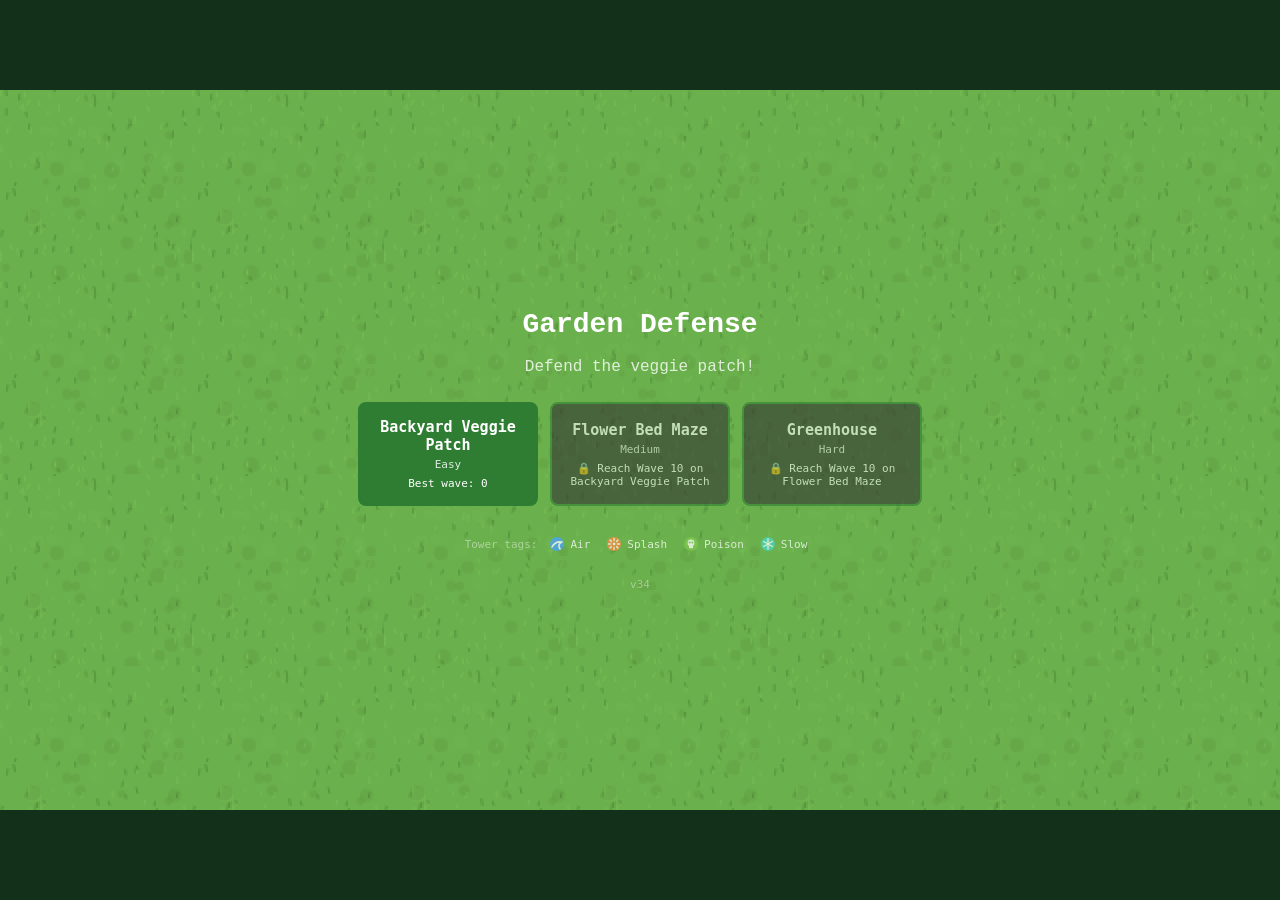
==== commit 41aa59fe: "feat(garden-guard): tower unlock progression + capability tags Unlock progression: start with Wateri" ====
--- a/garden-guard/index.html
+++ b/garden-guard/index.html
@@ -52,7 +52,7 @@
   const canvas = document.getElementById('game');
   const ctx = canvas.getContext('2d');
   const IW = 640, IH = 360; // internal resolution (landscape 16:9)
-  const VERSION = 'v33';    // bump alongside CACHE_NAME in sw.js on each release
+  const VERSION = 'v34';    // bump alongside CACHE_NAME in sw.js on each release
 
   const START_CASH = 200;
   const START_HEARTS = 20;
@@ -102,8 +102,34 @@
                        {cost:75,  dmg:3, range:102, fireMs:640, poisTick:7,  poisMs:3000},
                        {cost:120, dmg:5, range:112, fireMs:580, poisTick:11, poisMs:3400} ] },
   };
-  const TOWER_ORDER = ['can','zapper','sprink','scare','beehive','mole','sprayer'];
+  // Ordered by unlock wave so the bar reads left→right as a progression.
+  const TOWER_ORDER = ['can','sprink','zapper','beehive','mole','sprayer','scare'];
   const SELL_REFUND = 0.6; // fraction of total spent returned on sell
+
+  // Account-wide tower unlocks: a tower is available once the player's best wave reached
+  // (across all maps) hits its threshold. 0 = unlocked from the start. Permanent once earned.
+  // Thresholds roughly track when each tower's counter-threat first appears.
+  const TOWER_UNLOCK = {
+    can: 0, sprink: 0,   // starting kit
+    zapper: 3,           // early AoE/slow
+    beehive: 5,          // anti-air, before moths @ wave 6
+    mole: 7,             // chokepoint trap
+    sprayer: 9,          // poison DoT, before the wave-10 boss
+    scare: 12,           // heavy sniper reward
+  };
+  function towerUnlocked(id) { return (meta.topWave || 0) >= (TOWER_UNLOCK[id] || 0); }
+
+  // Capability tags shown as little icons on each tower slot (air / aoe / poison / slow).
+  // Derived from the tower's def flags/stats; order is stable for consistent layout.
+  function towerTags(id) {
+    const def = TOWERS[id], t0 = def.tiers ? def.tiers[0] : {};
+    const tags = [];
+    if (def.antiAir) tags.push('air');
+    if (def.aoe) tags.push('aoe');
+    if (def.proj === 'poison' || t0.poisTick) tags.push('poison');
+    if (def.slow) tags.push('slow');
+    return tags;
+  }
 
   // Pest types. hp/speed scale with wave elsewhere. hearts = cost if it leaks.
   const PESTS = {
@@ -165,14 +191,19 @@
   const META_KEY = 'gardenGuardMeta_v1';
 
   function freshMeta() {
-    return { unlocked: { backyard: true }, best: {} }; // best[mapId] = highest wave cleared
+    // best[mapId] = highest wave cleared; topWave = best wave reached across ALL maps
+    // (drives account-wide tower unlocks).
+    return { unlocked: { backyard: true }, best: {}, topWave: 0 };
   }
   function loadMeta() {
     try {
       const raw = localStorage.getItem(META_KEY);
       if (!raw) return freshMeta();
       const m = JSON.parse(raw);
-      return { unlocked: m.unlocked || { backyard:true }, best: m.best || {} };
+      // Back-fill topWave for existing saves from the best per-map waves they already have.
+      const best = m.best || {};
+      const topWave = m.topWave != null ? m.topWave : Math.max(0, ...Object.values(best));
+      return { unlocked: m.unlocked || { backyard:true }, best, topWave };
     } catch (e) { return freshMeta(); }
   }
   function saveMeta() {
@@ -595,6 +626,7 @@
   }
 
   function placeTower(x, y, type) {
+    if (!towerUnlocked(type)) return false;   // locked towers can't be placed
     if (game.cash < towerBuyCost(type) || !canPlace(x, y, type)) return false;
     game.cash -= towerBuyCost(type);
     game.towers.push({ type, tier: 0, x, y, cooldown: 0, strikeAnim: 0 });
@@ -694,6 +726,7 @@
     game.wave += 1;
     game.waveActive = true;
     game.elapsed = 0;
+    noteWaveReached(game.wave);   // bump account-wide topWave + fire any tower unlocks
     const types = waveSpec(game.wave);
     game.spawnQueue = types.map((type, i) => {
       // The boss lumbers in last, after an extra beat so the swarm clears first.
@@ -748,6 +781,23 @@
         col: colors[(Math.random()*colors.length)|0], r: 2 + Math.random()*2.5 });
     }
     addShake(5);
+  }
+  // Reaching wave n: bump the account-wide topWave and celebrate any tower that just
+  // crossed its unlock threshold (permanent, saved).
+  function noteWaveReached(n) {
+    const prev = meta.topWave || 0;
+    if (n <= prev) return;
+    // towers whose threshold falls in (prev, n] just unlocked
+    const newly = TOWER_ORDER.filter(id => {
+      const th = TOWER_UNLOCK[id] || 0;
+      return th > prev && th <= n;
+    });
+    meta.topWave = n; saveMeta();
+    if (newly.length) {
+      const names = newly.map(id => TOWERS[id].name).join(' + ');
+      celebrate(newly.length > 1 ? 'New Towers!' : 'New Tower!', names + ' unlocked', '#5ad15a');
+      blip(740, 140); blip(990, 180);
+    }
   }
   function unlockNext(mapId) {
     const idx = MAPS.findIndex(m => m.id === mapId);
@@ -1035,6 +1085,68 @@
     ctx.fillRect(cx - gap/2 - bw, cy - h/2, bw, h);
     ctx.fillRect(cx + gap/2,      cy - h/2, bw, h);
   }
+  // Capability tag badge: a colored disc (~R=6) with a small white glyph. Each kind has
+  // its own color + symbol so the kid learns them: air=wing/blue, aoe=burst/orange,
+  // poison=skull/green, slow=snowflake/cyan.
+  const TAG_COLORS = { air:'#4aa3ff', aoe:'#ff8a3c', poison:'#7ec850', slow:'#4ad6c0' };
+  function drawTag(kind, cx, cy) {
+    const R = 6;
+    // disc + dark rim for contrast on any background
+    ctx.fillStyle = 'rgba(0,0,0,0.55)';
+    ctx.beginPath(); ctx.arc(cx, cy, R + 1, 0, Math.PI*2); ctx.fill();
+    ctx.fillStyle = TAG_COLORS[kind] || '#ccc';
+    ctx.beginPath(); ctx.arc(cx, cy, R, 0, Math.PI*2); ctx.fill();
+    ctx.save();
+    ctx.strokeStyle = '#fff'; ctx.fillStyle = '#fff';
+    ctx.lineWidth = 1.2; ctx.lineJoin = 'round'; ctx.lineCap = 'round';
+    if (kind === 'air') {
+      // a little wing/chevron suggesting flight
+      ctx.beginPath();
+      ctx.moveTo(cx - 3, cy + 1.5); ctx.quadraticCurveTo(cx - 1, cy - 2.5, cx + 3, cy - 2);
+      ctx.quadraticCurveTo(cx, cy, cx + 2, cy + 2); ctx.stroke();
+    } else if (kind === 'aoe') {
+      // burst: a center dot + short rays
+      ctx.fillRect(cx - 1, cy - 1, 2, 2);
+      for (let a = 0; a < 8; a++) {
+        const an = a * Math.PI / 4;
+        ctx.beginPath();
+        ctx.moveTo(cx + Math.cos(an)*2.2, cy + Math.sin(an)*2.2);
+        ctx.lineTo(cx + Math.cos(an)*4,   cy + Math.sin(an)*4);
+        ctx.stroke();
+      }
+    } else if (kind === 'poison') {
+      // skull: round head + two eye sockets + jaw line
+      ctx.beginPath(); ctx.arc(cx, cy - 0.5, 3, 0, Math.PI*2); ctx.fill();
+      ctx.fillStyle = TAG_COLORS.poison;
+      ctx.beginPath(); ctx.arc(cx - 1.2, cy - 1, 0.9, 0, Math.PI*2); ctx.fill();
+      ctx.beginPath(); ctx.arc(cx + 1.2, cy - 1, 0.9, 0, Math.PI*2); ctx.fill();
+      ctx.fillStyle = '#fff';
+      ctx.fillRect(cx - 1.6, cy + 2, 3.2, 1.6);            // jaw
+      ctx.fillStyle = TAG_COLORS.poison;
+      ctx.fillRect(cx - 1, cy + 2.2, 0.7, 1.2);
+      ctx.fillRect(cx + 0.3, cy + 2.2, 0.7, 1.2);
+    } else if (kind === 'slow') {
+      // snowflake: 3 crossing lines
+      for (let a = 0; a < 3; a++) {
+        const an = a * Math.PI / 3;
+        ctx.beginPath();
+        ctx.moveTo(cx - Math.cos(an)*3.5, cy - Math.sin(an)*3.5);
+        ctx.lineTo(cx + Math.cos(an)*3.5, cy + Math.sin(an)*3.5);
+        ctx.stroke();
+      }
+    }
+    ctx.restore();
+  }
+
+  // Tiny canvas-drawn padlock (locked-tower marker). cx,cy ≈ center; ~7px tall.
+  function drawLock(cx, cy) {
+    ctx.strokeStyle = '#ffd24a'; ctx.lineWidth = 1.3;        // shackle (amber, matches text)
+    ctx.beginPath(); ctx.arc(cx, cy - 2, 1.8, Math.PI, 0); ctx.stroke();
+    ctx.fillStyle = '#ffd24a';                               // body
+    ctx.fillRect(cx - 2.6, cy - 1, 5.2, 4.2);
+    ctx.fillStyle = '#4a3a10';                               // keyhole
+    ctx.fillRect(cx - 0.4, cy + 0.2, 0.8, 1.8);
+  }
   // Canvas-drawn beehive (no sprite): a stacked-dome skep with stripes + entrance hole.
   function drawBeehive(cx, cy, scale) {
     scale = scale || 1;
@@ -1161,40 +1273,59 @@
     // bottom tower bar
     hud.towers.forEach(tb => {
       const id = tb.id;
+      const locked = !towerUnlocked(id);
       const cost = towerBuyCost(id);
-      const affordable = game.cash >= cost;
+      const affordable = !locked && game.cash >= cost;
       const selected = game.selectedTowerType === id;
       ctx.fillStyle = selected ? '#2e7d32' : (affordable ? 'rgba(0,0,0,0.5)' : 'rgba(0,0,0,0.25)');
       ctx.fillRect(tb.x, tb.y, tb.w, tb.h);
-      // tower icon (sprite) over a faint color backing; greyed/dimmed when unaffordable
+      // tower icon (sprite) over a faint color backing; dim when unaffordable OR locked
+      const dim = locked ? 0.25 : (affordable ? 1 : 0.4);
       ctx.fillStyle = affordable ? 'rgba(255,255,255,0.10)' : 'rgba(0,0,0,0.15)';
       ctx.fillRect(tb.x + 3, tb.y + 4, 26, 26);
       const im = IMG[TOWERS[id].img];
       if (im && im.width) {
-        ctx.globalAlpha = affordable ? 1 : 0.4;
+        ctx.globalAlpha = dim;
         ctx.drawImage(im, tb.x + 4, tb.y + 5);   // 24x24 sprite
         ctx.globalAlpha = 1;
       } else if (id === 'beehive') {              // canvas-drawn beehive icon
-        ctx.globalAlpha = affordable ? 1 : 0.4;
-        drawBeehive(tb.x + 16, tb.y + 17, 0.9);
-        ctx.globalAlpha = 1;
+        ctx.globalAlpha = dim; drawBeehive(tb.x + 16, tb.y + 17, 0.9); ctx.globalAlpha = 1;
       } else if (id === 'mole') {                 // canvas-drawn mole-trap icon
-        ctx.globalAlpha = affordable ? 1 : 0.4;
-        drawMole(tb.x + 16, tb.y + 15, 0.95, 0.7);
-        ctx.globalAlpha = 1;
+        ctx.globalAlpha = dim; drawMole(tb.x + 16, tb.y + 15, 0.95, 0.7); ctx.globalAlpha = 1;
       } else if (id === 'sprayer') {              // canvas-drawn sprayer icon
-        ctx.globalAlpha = affordable ? 1 : 0.4;
-        drawSprayer(tb.x + 16, tb.y + 15, 0.9);
-        ctx.globalAlpha = 1;
+        ctx.globalAlpha = dim; drawSprayer(tb.x + 16, tb.y + 15, 0.9); ctx.globalAlpha = 1;
       } else {                                    // fallback color box if sprite missing
         ctx.fillStyle = affordable ? TOWERS[id].color : '#777';
         ctx.fillRect(tb.x + 4, tb.y + 7, 20, 20);
       }
-      ctx.fillStyle = affordable ? '#fff' : '#999';
       ctx.font = '10px monospace';
-      ctx.fillText(TOWERS[id].short || TOWERS[id].name, tb.x + 32, tb.y + 12);
-      ctx.fillText('$' + cost, tb.x + 32, tb.y + 25);
+      if (locked) {
+        // locked: name dimmed; a padlock + bright "Wave N" requirement under it (kept
+        // left-aligned under the icon so it never crowds the right edge).
+        ctx.fillStyle = '#9aa7b0';
+        ctx.fillText(TOWERS[id].short || TOWERS[id].name, tb.x + 32, tb.y + 12);
+        drawLock(tb.x + 35, tb.y + 25);
+        ctx.fillStyle = '#ffd24a';                 // bright amber reads as "requirement"
+        ctx.font = 'bold 9px monospace';
+        ctx.fillText('Wv ' + TOWER_UNLOCK[id], tb.x + 42, tb.y + 25);
+      } else {
+        ctx.fillStyle = affordable ? '#fff' : '#999';
+        ctx.fillText(TOWERS[id].short || TOWERS[id].name, tb.x + 32, tb.y + 12);
+        ctx.fillText('$' + cost, tb.x + 32, tb.y + 25);
+      }
       ctx.font = '12px monospace';
+      // capability tag badges, floating just ABOVE the slot (right-aligned), always shown
+      // (even when locked) so they double as "here's what this one does".
+      const tags = towerTags(id);
+      if (tags.length) {
+        // sit the badges straddling the slot's top edge (~30% of their height overlaps
+        // the box) so they use less of the play area above the bar.
+        const gap = 15, ty = tb.y - 4;
+        let tx = tb.x + tb.w - 9 - (tags.length - 1) * gap;
+        ctx.globalAlpha = locked ? 0.7 : 1;
+        for (const kind of tags) { drawTag(kind, tx, ty); tx += gap; }
+        ctx.globalAlpha = 1;
+      }
     });
 
     // Start Wave button when idle, with the auto-start countdown
@@ -1338,6 +1469,11 @@
     if (!game.waveActive && inRect(p, hud.startWave)) { startWave(); return; }
     for (const tb of hud.towers) {
       if (inRect(p, tb)) {
+        if (!towerUnlocked(tb.id)) {               // locked — soft reject, hint at the wave
+          blip(200, 90, 'sine');
+          showBanner('Locked', 'Reach Wave ' + TOWER_UNLOCK[tb.id] + ' to unlock', '#aaa', 1600);
+          return;
+        }
         game.selectedTowerType = (game.selectedTowerType === tb.id) ? null : tb.id;
         game.selectedTower = null; game.ghost = null;
         return;
@@ -1807,8 +1943,23 @@
       if (unlocked) card.onclick = () => startMap(m.id);
       cards.appendChild(card);
     });
+    // Capability legend: teaches the little tower-tag icons shown in the game bar.
+    const legendItems = [
+      { kind:'air',    col:'#4aa3ff', label:'Air',    glyph:'<path d="M3 11 Q6 5 13 6 Q8 8 11 13" fill="none" stroke="#fff" stroke-width="1.6" stroke-linecap="round" stroke-linejoin="round"/>' },
+      { kind:'aoe',    col:'#ff8a3c', label:'Splash', glyph:'<g stroke="#fff" stroke-width="1.4" stroke-linecap="round"><circle cx="8" cy="8" r="1.4" fill="#fff" stroke="none"/><line x1="8" y1="2.5" x2="8" y2="4.5"/><line x1="8" y1="11.5" x2="8" y2="13.5"/><line x1="2.5" y1="8" x2="4.5" y2="8"/><line x1="11.5" y1="8" x2="13.5" y2="8"/><line x1="4" y1="4" x2="5.4" y2="5.4"/><line x1="10.6" y1="10.6" x2="12" y2="12"/><line x1="12" y1="4" x2="10.6" y2="5.4"/><line x1="5.4" y1="10.6" x2="4" y2="12"/></g>' },
+      { kind:'poison', col:'#7ec850', label:'Poison', glyph:'<circle cx="8" cy="7" r="3.4" fill="#fff"/><circle cx="6.6" cy="6.6" r="1" fill="#7ec850"/><circle cx="9.4" cy="6.6" r="1" fill="#7ec850"/><rect x="6" y="10" width="4" height="2.2" fill="#fff"/>' },
+      { kind:'slow',   col:'#4ad6c0', label:'Slow',   glyph:'<g stroke="#fff" stroke-width="1.4" stroke-linecap="round"><line x1="8" y1="3" x2="8" y2="13"/><line x1="3.7" y1="5.5" x2="12.3" y2="10.5"/><line x1="12.3" y1="5.5" x2="3.7" y2="10.5"/></g>' },
+    ];
+    const legendHTML = legendItems.map(it =>
+      '<span style="display:inline-flex;align-items:center;gap:5px;margin:0 8px">'
+      + '<svg width="16" height="16" viewBox="0 0 16 16"><circle cx="8" cy="8" r="7" fill="' + it.col + '"/>' + it.glyph + '</svg>'
+      + '<span>' + it.label + '</span></span>').join('');
     el.insertAdjacentHTML('beforeend',
-      '<div style="margin-top:16px;font-size:11px;opacity:.4;font-family:monospace">' + VERSION + '</div>');
+      '<div style="margin-top:18px;font-size:11px;opacity:.75;font-family:monospace;display:flex;'
+      + 'flex-wrap:wrap;justify-content:center;align-items:center;max-width:420px">'
+      + '<span style="opacity:.6;margin-right:4px">Tower tags:</span>' + legendHTML + '</div>');
+    el.insertAdjacentHTML('beforeend',
+      '<div style="margin-top:14px;font-size:11px;opacity:.4;font-family:monospace">' + VERSION + '</div>');
     el.classList.remove('hidden');
   }
   function prevMapName(mapId) {
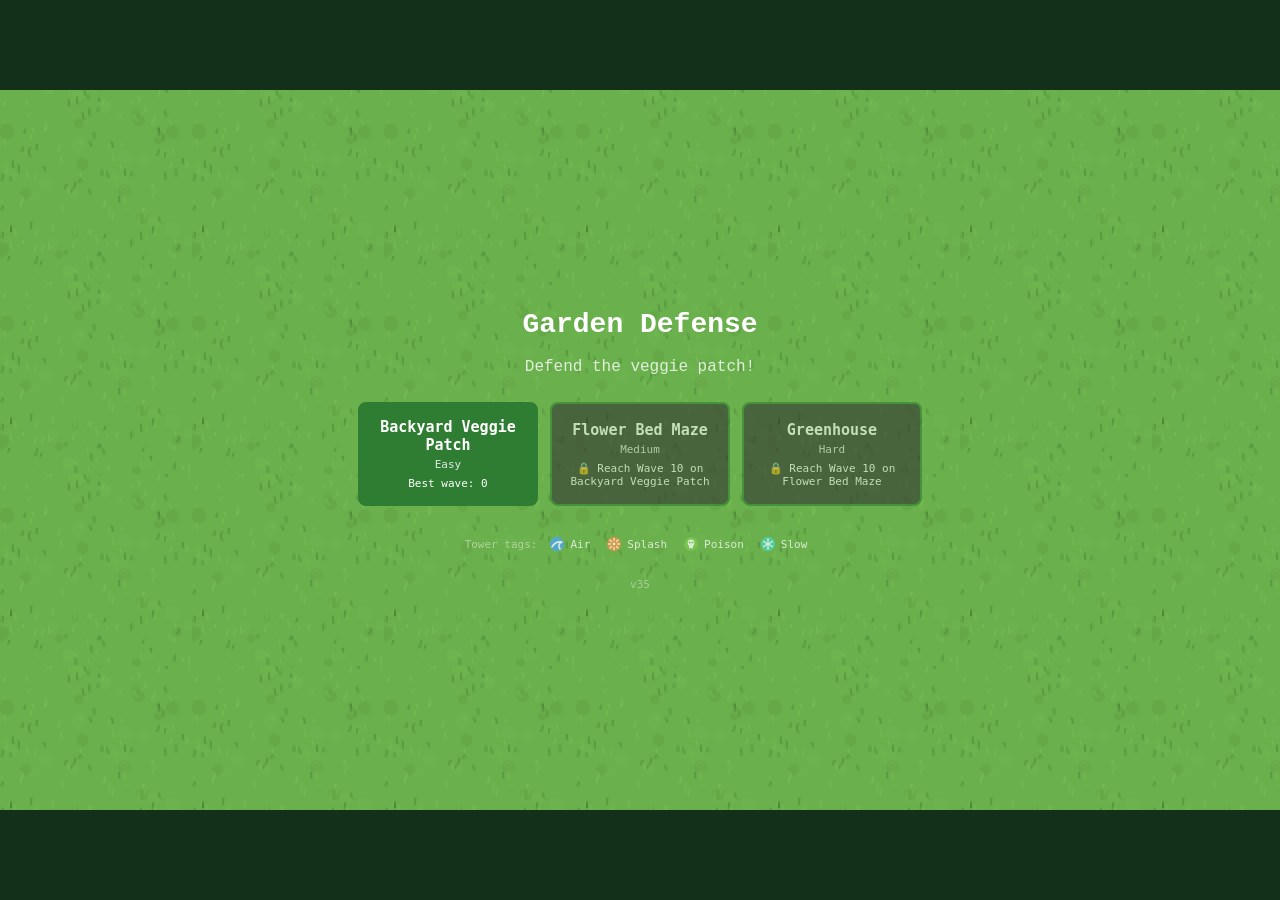
==== commit 2ddbdeb1: "feat(garden-guard): rename Poison Sprayer -> Thorn Flinger + anti-air The poison tower now flings a " ====
--- a/garden-guard/index.html
+++ b/garden-guard/index.html
@@ -52,7 +52,7 @@
   const canvas = document.getElementById('game');
   const ctx = canvas.getContext('2d');
   const IW = 640, IH = 360; // internal resolution (landscape 16:9)
-  const VERSION = 'v34';    // bump alongside CACHE_NAME in sw.js on each release
+  const VERSION = 'v35';    // bump alongside CACHE_NAME in sw.js on each release
 
   const START_CASH = 200;
   const START_HEARTS = 20;
@@ -94,10 +94,11 @@
               tiers: [ {cost:80,  dmg:120, range:16, fireMs:7000},
                        {cost:70,  dmg:260, range:16, fireMs:6000},
                        {cost:120, dmg:520, range:16, fireMs:5000} ] },
-    // Poison Sprayer: low direct dmg, but a hit POISONS the target (duration-based DoT that
-    // ticks small damage and bypasses armor). Re-spraying refreshes/extends. Great vs tanky/
-    // slow (snails, caterpillars, boss), weak vs fast swarms. poisTick=dmg/tick, poisMs=duration.
-    sprayer:{ name: 'Poison Sprayer', short:'Spray',   color: '#8fb04a', proj: 'poison',
+    // Thorn Flinger: flings a single poison-tipped thorn at one target (GROUND or AIR —
+    // antiAir). Low direct dmg, but the thorn POISONS: duration-based DoT that ticks small
+    // damage and bypasses armor. Re-hitting refreshes/extends. Great vs tanky/slow (snails,
+    // caterpillars, boss) + a 2nd anti-air option. poisTick=dmg/tick, poisMs=duration.
+    sprayer:{ name: 'Thorn Flinger', short:'Thorn',   color: '#7fae3c', proj: 'poison', antiAir:true,
               tiers: [ {cost:85,  dmg:2, range:92,  fireMs:700, poisTick:4,  poisMs:2600},
                        {cost:75,  dmg:3, range:102, fireMs:640, poisTick:7,  poisMs:3000},
                        {cost:120, dmg:5, range:112, fireMs:580, poisTick:11, poisMs:3400} ] },
@@ -1195,26 +1196,32 @@
     }
     ctx.restore();
   }
-  // Canvas-drawn poison sprayer: a green tank with a nozzle + a couple of drip dots.
+  // Canvas-drawn Thorn Flinger: a bramble bush/pod with spiky stems radiating out,
+  // tipped with poison thorns (purple-green). Reads as "shoots toxic thorns".
   function drawSprayer(cx, cy, scale) {
     scale = scale || 1;
     ctx.save(); ctx.translate(cx, cy);
-    // tank body
-    ctx.fillStyle = '#6f9a38';
-    ctx.beginPath(); ctx.roundRect ? ctx.roundRect(-7*scale, -3*scale, 14*scale, 13*scale, 3*scale)
-                                   : ctx.rect(-7*scale, -3*scale, 14*scale, 13*scale);
-    ctx.fill();
-    ctx.fillStyle = '#8fb04a';                               // lighter front panel
-    ctx.fillRect(-5*scale, -1*scale, 10*scale, 9*scale);
-    // nozzle on top
-    ctx.fillStyle = '#4a5f28';
-    ctx.fillRect(-2*scale, -9*scale, 4*scale, 6*scale);
-    ctx.fillRect(2*scale, -8*scale, 4*scale, 2.5*scale);     // spout
-    // hazard drips
-    ctx.fillStyle = '#c6e86a';
-    ctx.beginPath(); ctx.arc(0, 2*scale, 2*scale, 0, Math.PI*2); ctx.fill();
-    ctx.fillStyle = '#4a5f28';
-    ctx.beginPath(); ctx.arc(0, 2*scale, 0.9*scale, 0, Math.PI*2); ctx.fill();
+    // spiky thorn stems radiating up/out
+    ctx.strokeStyle = '#4a6b24'; ctx.lineWidth = 1.6 * scale; ctx.lineCap = 'round';
+    const stems = [ [-7,-7], [0,-10], [7,-7], [-9,-1], [9,-1] ];
+    for (const [ex, ey] of stems) {
+      ctx.beginPath(); ctx.moveTo(0, 1*scale); ctx.lineTo(ex*scale*0.8, ey*scale*0.8); ctx.stroke();
+      // poison thorn tip (a small pointed diamond)
+      const tx = ex*scale*0.8, ty = ey*scale*0.8;
+      ctx.fillStyle = '#9d6fc0';                            // poison purple
+      ctx.beginPath();
+      ctx.moveTo(tx, ty - 2.4*scale); ctx.lineTo(tx + 1.6*scale, ty);
+      ctx.lineTo(tx, ty + 2.4*scale); ctx.lineTo(tx - 1.6*scale, ty); ctx.closePath(); ctx.fill();
+    }
+    // bramble pod / base bush
+    ctx.fillStyle = '#5f8a2e';
+    ctx.beginPath(); ctx.arc(0, 2*scale, 6*scale, 0, Math.PI*2); ctx.fill();
+    ctx.fillStyle = '#7fae3c';                               // lit top
+    ctx.beginPath(); ctx.arc(-1.5*scale, 0.5*scale, 3.2*scale, 0, Math.PI*2); ctx.fill();
+    // a couple of toxic berries
+    ctx.fillStyle = '#b388e0';
+    ctx.beginPath(); ctx.arc(2.5*scale, 3*scale, 1.4*scale, 0, Math.PI*2); ctx.fill();
+    ctx.beginPath(); ctx.arc(-2.5*scale, 4*scale, 1.1*scale, 0, Math.PI*2); ctx.fill();
     ctx.restore();
   }
 
@@ -1749,10 +1756,15 @@
         ctx.fillStyle = '#3a2a00';
         ctx.fillRect(pr.x - 0.6 + bw*0.3, pr.y - 2.4, 1.2, 4.8);   // stripe
       } else if (pr.kind === 'poison') {
-        ctx.fillStyle = '#9fd14a';                              // green glob with dark core
-        ctx.beginPath(); ctx.arc(pr.x, pr.y, 3, 0, Math.PI*2); ctx.fill();
-        ctx.fillStyle = 'rgba(60,90,20,0.8)';
-        ctx.beginPath(); ctx.arc(pr.x, pr.y, 1.3, 0, Math.PI*2); ctx.fill();
+        // a flying thorn: a small pointed sliver aimed along its travel direction
+        const ang = Math.atan2(pr.ty - pr.y, pr.tx - pr.x);
+        ctx.save(); ctx.translate(pr.x, pr.y); ctx.rotate(ang);
+        ctx.fillStyle = '#9d6fc0';                              // poison-purple thorn
+        ctx.beginPath();
+        ctx.moveTo(4, 0); ctx.lineTo(-3, 1.6); ctx.lineTo(-3, -1.6); ctx.closePath(); ctx.fill();
+        ctx.fillStyle = '#5a7d2a';                              // green base
+        ctx.fillRect(-3.5, -1, 1.6, 2);
+        ctx.restore();
       } else {
         ctx.fillStyle = '#fff';
         ctx.beginPath(); ctx.arc(pr.x, pr.y, 3, 0, Math.PI*2); ctx.fill();
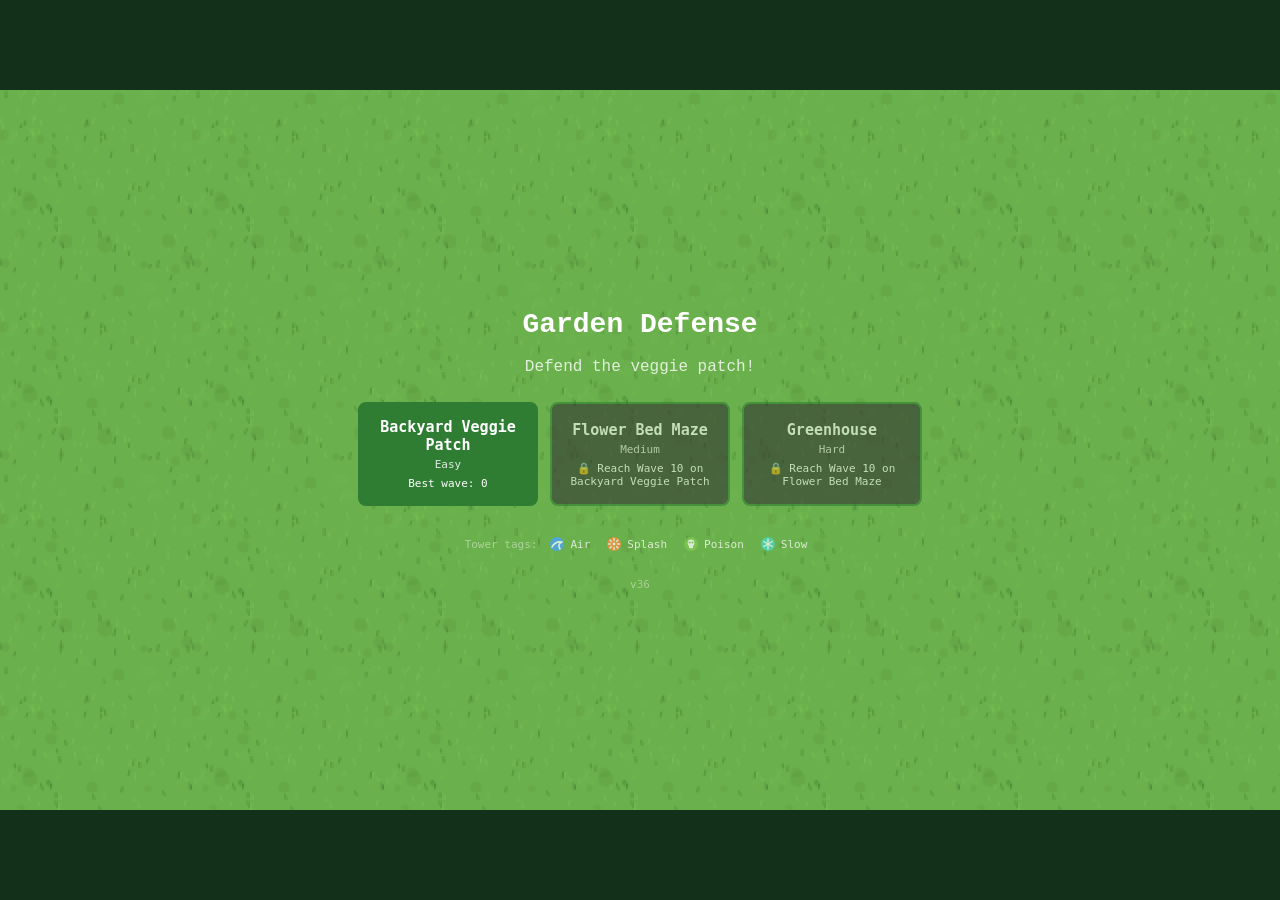
==== commit 78872707: "feat(garden-guard): show wave progress toward the win (Wave n/20) The win arc had no visible goal. H" ====
--- a/garden-guard/index.html
+++ b/garden-guard/index.html
@@ -52,7 +52,7 @@
   const canvas = document.getElementById('game');
   const ctx = canvas.getContext('2d');
   const IW = 640, IH = 360; // internal resolution (landscape 16:9)
-  const VERSION = 'v35';    // bump alongside CACHE_NAME in sw.js on each release
+  const VERSION = 'v36';    // bump alongside CACHE_NAME in sw.js on each release
 
   const START_CASH = 200;
   const START_HEARTS = 20;
@@ -1233,7 +1233,11 @@
     ctx.fillStyle = '#fff'; ctx.font = '12px monospace'; ctx.textBaseline = 'middle';
     ctx.fillText('♥ ' + game.hearts, 8, 11);
     ctx.fillText('$ ' + game.cash, 90, 11);
-    ctx.fillText('Wave ' + game.wave, 180, 11);
+    // Wave counter shows progress toward the win (n/20); once defended, a ★ marks endless.
+    const waveLabel = game.wave > WIN_WAVE
+      ? 'Wave ' + game.wave + '★'
+      : 'Wave ' + game.wave + '/' + WIN_WAVE;
+    ctx.fillText(waveLabel, 180, 11);
     if (game.def) ctx.fillText(game.def.name, 290, 11);
     // version tag, right-aligned in the header
     ctx.textAlign = 'right'; ctx.fillStyle = 'rgba(255,255,255,0.5)';
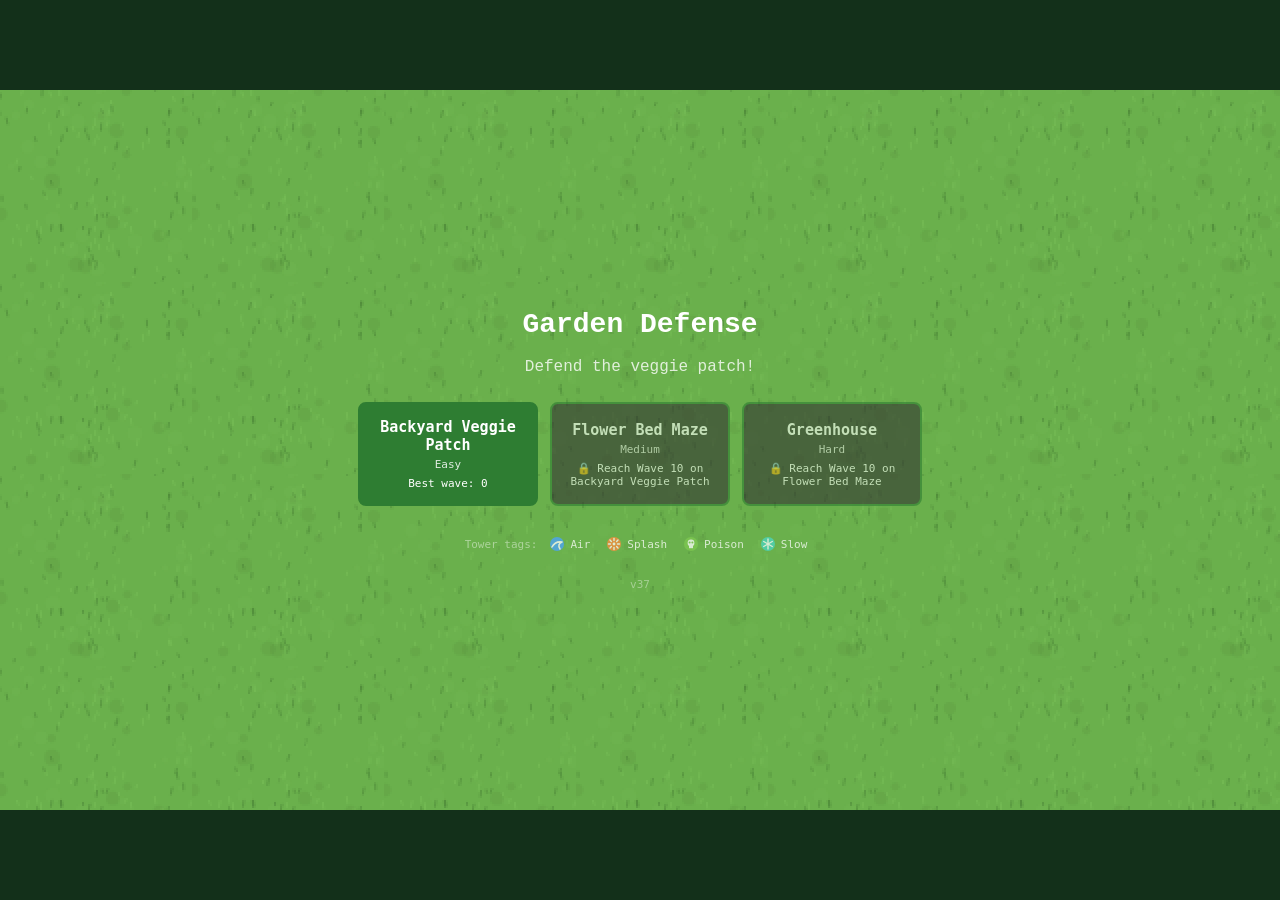
==== commit 6b865b5f: "balance(garden-guard): fix wave-20 difficulty cliff + mole splash Playtest fixes:  - Difficulty clif" ====
--- a/garden-guard/index.html
+++ b/garden-guard/index.html
@@ -52,7 +52,7 @@
   const canvas = document.getElementById('game');
   const ctx = canvas.getContext('2d');
   const IW = 640, IH = 360; // internal resolution (landscape 16:9)
-  const VERSION = 'v36';    // bump alongside CACHE_NAME in sw.js on each release
+  const VERSION = 'v37';    // bump alongside CACHE_NAME in sw.js on each release
 
   const START_CASH = 200;
   const START_HEARTS = 20;
@@ -89,11 +89,12 @@
                        {cost:140, dmg:13, range:118, fireMs:740,  bees:3} ] },
     // Mole Trap: no range ring — a buried trap. When a GROUND pest crosses its spot it
     // pops up for big fixed damage (chunks bosses, one-shots normal pests), then burrows
-    // for a cooldown before re-arming. Can't hit flyers. 'trig' = trigger radius (px).
-    mole:   { name: 'Mole Trap',      short:'Mole',    color: '#7a5230', trap:true, trig:16,
-              tiers: [ {cost:80,  dmg:120, range:16, fireMs:7000},
-                       {cost:70,  dmg:260, range:16, fireMs:6000},
-                       {cost:120, dmg:520, range:16, fireMs:5000} ] },
+    // for a cooldown before re-arming. Can't hit flyers. The blast also SPLASHES nearby
+    // ground pests (within 'splash' px) at a fraction of the damage. 'trig' = trigger radius.
+    mole:   { name: 'Mole Trap',      short:'Mole',    color: '#7a5230', trap:true, trig:16, splashFrac:0.6,
+              tiers: [ {cost:80,  dmg:120, range:16, fireMs:7000, splash:30},
+                       {cost:70,  dmg:260, range:16, fireMs:6000, splash:40},
+                       {cost:120, dmg:520, range:16, fireMs:5000, splash:52} ] },
     // Thorn Flinger: flings a single poison-tipped thorn at one target (GROUND or AIR —
     // antiAir). Low direct dmg, but the thorn POISONS: duration-based DoT that ticks small
     // damage and bypasses armor. Re-hitting refreshes/extends. Great vs tanky/slow (snails,
@@ -126,7 +127,7 @@
     const def = TOWERS[id], t0 = def.tiers ? def.tiers[0] : {};
     const tags = [];
     if (def.antiAir) tags.push('air');
-    if (def.aoe) tags.push('aoe');
+    if (def.aoe || t0.splash) tags.push('aoe');   // splash = area damage (mole blast)
     if (def.proj === 'poison' || t0.poisTick) tags.push('poison');
     if (def.slow) tags.push('slow');
     return tags;
@@ -675,7 +676,9 @@
     // wave-20 boss absurd. Everything else uses the standard per-wave HP ramp.
     const hp = base.boss
       ? Math.round(base.hp * (1 + (n - 10) * 0.08) * mapDiff())   // +8% HP per wave past 10
-      : Math.round(base.hp * Math.pow(1.20, n - 1) * mapDiff());
+      : Math.round(base.hp * Math.pow(1.13, n - 1) * mapDiff());  // flattened from 1.20 — 1.20
+                                                                 // made the back half (18-20) an
+                                                                 // unwinnable HP cliff vs linear DPS
     const speed = base.speed * (1 + Math.min(0.75, (n - 1) * 0.026));
     return { type, hp, maxHp: hp, dist: dist0 || 0, speed, slowUntil: 0 };
   }
@@ -881,7 +884,20 @@
         }
         if (hit) {
           damagePest(hit, s.dmg);
+          // splash: catch nearby GROUND pests in the blast at a fraction of the damage.
+          // Radius grows with tier (s.splash), so upgrading visibly widens the boom.
+          const splashR = s.splash || 0;
+          if (splashR) {
+            const sr2 = splashR * splashR, frac = def.splashFrac || 0.5;
+            for (const p of game.pests.slice()) {
+              if (p === hit || PESTS[p.type].flying) continue;   // primary already hit; no flyers
+              const pt = pointAt(game.path, p.dist);
+              if (dist2(pt.x, pt.y, t.x, t.y) <= sr2) damagePest(p, s.dmg * frac);
+            }
+            burst(t.x, t.y, '#c08a4a', Math.round(10 + splashR*0.2), 0.18);  // dirt-blast puff scales a bit
+          }
           blip(120, 120, 'square');
+          addShake(4);
           t.strikeAnim = 320;                                // show the mole for 320ms
           t.cooldown = s.fireMs;                             // burrow + re-arm
         }
@@ -1778,9 +1794,17 @@
     if (game.selectedTower) {
       const t = game.selectedTower, s = towerTierStats(t), def = TOWERS[t.type];
       if (def.trap) {
-        ctx.strokeStyle = 'rgba(255,220,160,0.7)'; ctx.setLineDash([4, 3]);
+        // blast-radius: a translucent fill + bright bold ring (grows with tier) so the
+        // area is obvious, then the solid trigger circle inside it.
+        if (s.splash) {
+          ctx.fillStyle = 'rgba(255,120,30,0.16)';
+          ctx.beginPath(); ctx.arc(t.x, t.y, s.splash, 0, Math.PI*2); ctx.fill();
+          ctx.strokeStyle = '#ff7a1a'; ctx.setLineDash([6, 4]); ctx.lineWidth = 2.5;
+          ctx.beginPath(); ctx.arc(t.x, t.y, s.splash, 0, Math.PI*2); ctx.stroke();
+        }
+        ctx.strokeStyle = '#ffe14a'; ctx.setLineDash([4, 3]); ctx.lineWidth = 1.5;
         ctx.beginPath(); ctx.arc(t.x, t.y, def.trig || 16, 0, Math.PI*2); ctx.stroke();
-        ctx.setLineDash([]);
+        ctx.setLineDash([]); ctx.lineWidth = 1;
       } else {
         ctx.strokeStyle = 'rgba(255,255,255,0.5)';
         ctx.beginPath(); ctx.arc(t.x, t.y, s.range, 0, Math.PI*2); ctx.stroke();
